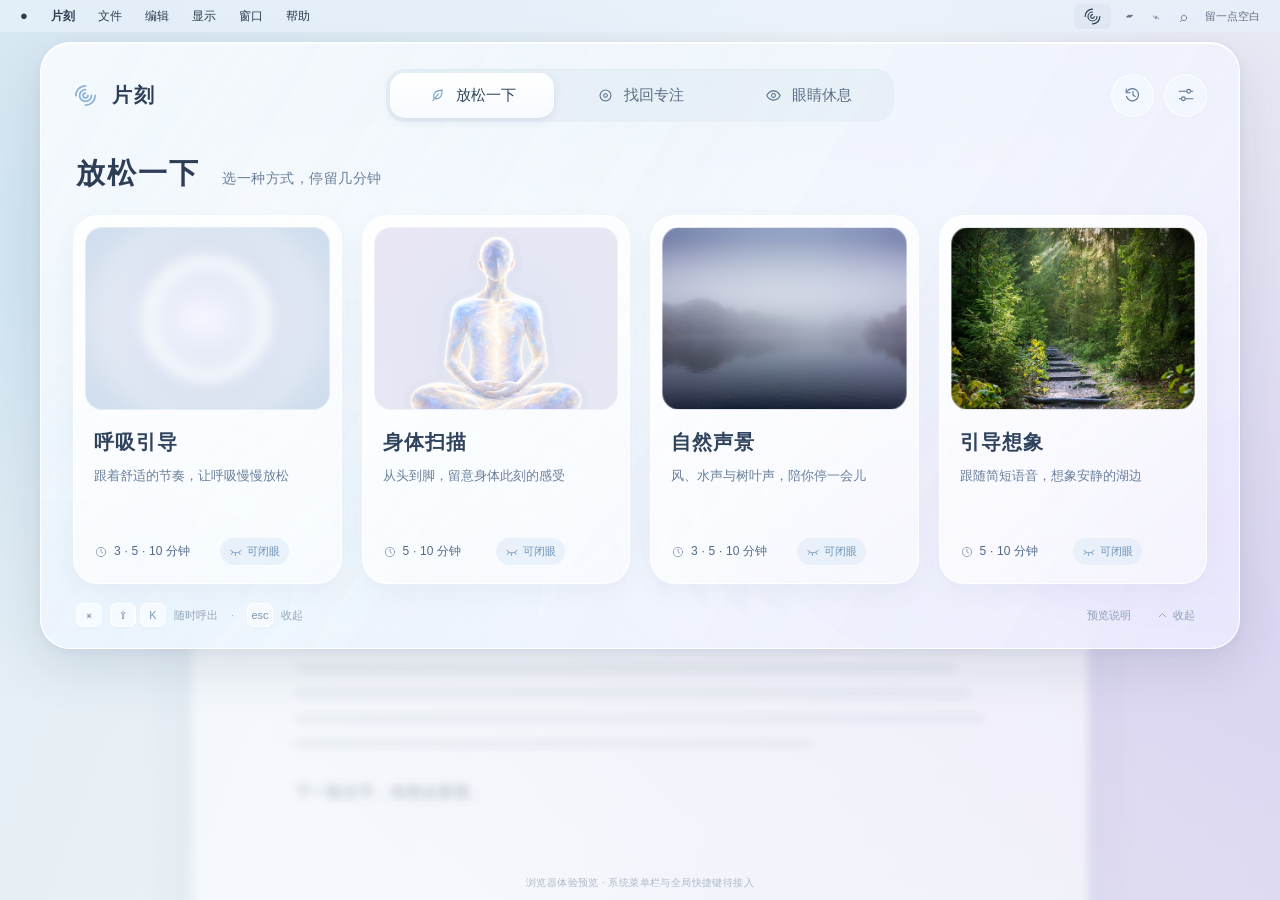
==== outputs/pianke/index.html @ 5dd5f647 "Publish Pianke 0.3.1 source with privacy-reviewed assets" ====
<!doctype html>
<html lang="zh-CN">
<head>
  <meta charset="utf-8">
  <meta name="viewport" content="width=device-width,initial-scale=1">
  <meta name="theme-color" content="#e8eff6">
  <title>片刻 · 留一点空白</title>
  <link rel="stylesheet" href="style.css">
  <link rel="stylesheet" href="eye-guide.css">
  <link rel="stylesheet" href="iteration.css">
  <link rel="stylesheet" href="body-guide.css">
</head>
<body>
  <svg class="icon-defs" xmlns="http://www.w3.org/2000/svg" aria-hidden="true"><defs>
    <symbol id="icon-ripple" viewBox="0 0 24 24"><path d="M12 2.7a9.3 9.3 0 0 0-9.3 9.3M12 6.3a5.7 5.7 0 1 0 5.7 5.7M12 9.7a2.3 2.3 0 1 0 2.3 2.3M12 21.3a9.3 9.3 0 0 0 9.3-9.3"/></symbol>
    <symbol id="icon-leaf" viewBox="0 0 24 24"><path d="M18.6 4.4c-6.3.2-11.8 2.2-12 8.2-.1 2.4 1.2 4.2 3.6 4.2 6 0 8.3-5.3 8.4-12.4Z"/><path d="m5.4 19 8-9.4"/></symbol>
    <symbol id="icon-focus" viewBox="0 0 24 24"><circle cx="12" cy="12" r="7.7"/><circle cx="12" cy="12" r="2.6"/></symbol>
    <symbol id="icon-eye" viewBox="0 0 24 24"><path d="M2.5 12s3.5-6.5 9.5-6.5 9.5 6.5 9.5 6.5-3.5 6.5-9.5 6.5S2.5 12 2.5 12Z"/><circle cx="12" cy="12" r="2.7"/></symbol>
    <symbol id="icon-history" viewBox="0 0 24 24"><path d="M4.4 7a8.2 8.2 0 1 1-1.1 7M3 4v5h5M12 7v5l3 2"/></symbol>
    <symbol id="icon-settings" viewBox="0 0 24 24"><path d="M3 7h10m5 0h3M3 17h3m5 0h10"/><circle cx="15.5" cy="7" r="2.5"/><circle cx="8.5" cy="17" r="2.5"/></symbol>
    <symbol id="icon-chevron" viewBox="0 0 24 24"><path d="m7 14 5-5 5 5"/></symbol>
    <symbol id="icon-expand" viewBox="0 0 24 24"><path d="M8 3v5H3m13-5v5h5M8 21v-5H3m13 5v-5h5"/></symbol>
    <symbol id="icon-speaker" viewBox="0 0 24 24"><path d="M11 5 6 9H3v6h3l5 4V5Zm4 4a5 5 0 0 1 0 6m3-9a9 9 0 0 1 0 12"/></symbol>
    <symbol id="icon-stop" viewBox="0 0 24 24"><rect x="7" y="7" width="10" height="10" rx="2"/></symbol>
    <symbol id="icon-fullscreen" viewBox="0 0 24 24"><path d="M8 3v5H3m13-5v5h5M8 21v-5H3m13 5v-5h5"/></symbol>
  </defs></svg>

  <div class="desktop-backdrop" aria-hidden="true">
    <div class="desktop-paper">
      <div class="paper-toolbar"><i></i><i></i><i></i><span>阅读 · 一点空白</span></div>
      <div class="paper-content"><span class="paper-eyebrow">READING NOTES</span><h2>让注意，回到当下。</h2><div class="paper-rule"></div><p>阅读的时候，我们会不时停下来。把手边的事情稍稍放一放，给自己留一点空白。</p><div class="paper-lines"><i></i><i></i><i></i><i></i></div><p>无需赶着完成什么。在自己的节奏里，安静地待一会儿，然后继续向前。</p><div class="paper-lines"><i></i><i></i><i></i><i></i><i></i></div><p>下一段文字，依然在那里。</p></div>
    </div>
  </div>

  <div class="macbar" aria-label="菜单栏入口演示">
    <div class="macbar-left" aria-hidden="true"><span class="apple-mark">●</span><strong>片刻</strong><span>文件</span><span>编辑</span><span>显示</span><span>窗口</span><span>帮助</span></div>
    <div class="macbar-right"><button id="menuToggle" class="menubar-trigger" aria-label="打开或收起片刻" title="打开或收起片刻 · 页面内演示"><svg class="icon"><use href="#icon-ripple"/></svg></button><span class="system-icons" aria-hidden="true">▰　⌁　⌕</span><span class="macbar-caption">留一点空白</span></div>
  </div>

  <div class="app">
    <header class="panel-topbar">
      <a class="brand" href="#" aria-label="片刻首页"><svg class="icon"><use href="#icon-ripple"/></svg><span>片刻</span></a>
      <nav class="category-tabs" aria-label="选择练习方向">
        <button data-category="relax" class="active" aria-pressed="true"><svg class="icon"><use href="#icon-leaf"/></svg><span>放松一下</span></button>
        <button data-category="focus" aria-pressed="false"><svg class="icon"><use href="#icon-focus"/></svg><span>找回专注</span></button>
        <button data-category="eyes" aria-pressed="false"><svg class="icon"><use href="#icon-eye"/></svg><span>眼睛休息</span></button>
      </nav>
      <div class="panel-actions"><button id="recordsBtn" class="icon-button" aria-label="练习记录" title="练习记录"><svg class="icon"><use href="#icon-history"/></svg></button><button id="settingsBtn" class="icon-button" aria-label="偏好与提醒" title="偏好与提醒"><svg class="icon"><use href="#icon-settings"/></svg></button></div>
    </header>
    <main>
      <section class="panel-intro"><h1 id="heading">放松一下</h1><p id="subheading">选一种方式，停留几分钟</p></section>
      <div class="visually-hidden"><h2 id="categoryTitle">放松一下</h2><span id="categoryHint">可以闭眼 · 不需要完成任何任务</span></div>
      <section id="cards" class="cards" aria-label="练习方法"></section>
    </main>
    <footer class="panel-footer"><div class="shortcut-hint"><kbd>⌘</kbd><kbd>⇧</kbd><kbd>K</kbd><span>随时呼出</span><i>·</i><kbd>esc</kbd><span>收起</span></div><div class="footer-actions"><button id="aboutBtn">预览说明</button><button id="miniBtn" aria-label="收起到页面菜单栏" title="收起到页面菜单栏"><svg class="icon"><use href="#icon-chevron"/></svg><span>收起</span></button></div></footer>
  </div>
  <p class="preview-boundary">浏览器体验预览 · 系统菜单栏与全局快捷键待接入</p>

  <div id="overlay" class="overlay" hidden><section id="dialog" class="dialog" role="dialog" aria-modal="true" aria-labelledby="dialogTitle" tabindex="-1"></section></div>

  <div id="session" class="session" hidden>
    <canvas id="motionCanvas" aria-hidden="true"></canvas>
    <div id="dragHandle" class="sessiontop session-chrome"><span id="sessionLabel"></span><div><button id="viewBtn">切为浮窗</button><button id="endBtn">提前结束</button></div></div>
    <div id="experience" class="experience"></div>
    <div class="sessionbottom session-chrome" role="group" aria-label="练习控制">
      <div class="audioControls"><button id="muteBtn" class="icon-control" aria-label="静音" title="声音"><svg class="icon"><use href="#icon-speaker"/></svg></button><label class="visually-hidden" for="volume">音量</label><input id="volume" type="range" min="0" max="100" value="25" aria-label="音量"></div>
      <span class="control-divider" aria-hidden="true"></span><button id="pauseBtn" aria-label="暂停" title="暂停">暂停</button><div id="timeLabel" aria-live="off">03:00 <span>剩余</span></div><span class="control-divider" aria-hidden="true"></span><button id="endControlBtn" class="end-control"><svg class="icon"><use href="#icon-stop"/></svg><span>提前结束</span></button><button id="fullscreenBtn" class="icon-control" aria-label="进入全屏" title="进入全屏"><svg class="icon"><use href="#icon-fullscreen"/></svg></button>
    </div>
    <div id="audioStatus" class="audioStatus" role="status"></div>
  </div>

  <button id="wake" class="wake" hidden><svg class="icon"><use href="#icon-ripple"/></svg><span>打开片刻</span></button>
  <div id="notice" class="notice" role="status" hidden></div>
  <script src="motion.js"></script>
  <script src="eye-guide.js"></script>
  <script src="content.js"></script>
  <script src="body-guide.js"></script>
  <script src="ambience.js"></script>
  <script src="app.js"></script>
</body>
</html>
---- outputs/pianke/style.css ----
:root{--paper:#eef3f8;--ink:#2d3e56;--muted:#7c8da5;--green:#6f96bc;--accent:#6f96bc;--line:#ffffffac;--warm:#edf0fa;--panel-opacity:.73;--glass-opacity:.73;--radius:28px;--shadow:0 18px 50px #31486122,0 2px 10px #6f85a419}*{box-sizing:border-box}html{min-height:100%;background:#e6edf6}body{margin:0;min-height:100vh;color:var(--ink);font:15px/1.5 -apple-system,BlinkMacSystemFont,'SF Pro Display','PingFang SC','Microsoft YaHei',sans-serif;-webkit-font-smoothing:antialiased;background:radial-gradient(ellipse at 8% 28%,#c6dff0b0,transparent 52%),radial-gradient(ellipse at 95% 70%,#d7cff1b0,transparent 58%),linear-gradient(110deg,#e2edf4,#eef2f7 53%,#e1e0f1);overflow-x:hidden}button,input,select{font:inherit}button,a,input,select{touch-action:manipulation}button{cursor:pointer;border:0;color:inherit;background:none;border-radius:12px;padding:10px 14px;transition:background .18s,box-shadow .18s,transform .18s}button:hover{background:#ffffff66}button:active{transform:scale(.985)}button:focus-visible,a:focus-visible,input:focus-visible,select:focus-visible,summary:focus-visible{outline:3px solid #7da2ca;outline-offset:4px}button:disabled{opacity:.45;cursor:default}button:disabled:active{transform:none}[hidden]{display:none!important}a{color:#587fa4}p{color:var(--muted);line-height:1.8}h1,h2,h3,p{overflow-wrap:anywhere}.icon-defs{position:absolute;width:0;height:0;overflow:hidden}.icon{width:20px;height:20px;flex:none;fill:none;stroke:currentColor;stroke-width:1.5;stroke-linecap:round;stroke-linejoin:round}.visually-hidden{position:absolute!important;width:1px!important;height:1px!important;padding:0!important;margin:-1px!important;overflow:hidden!important;clip:rect(0,0,0,0)!important;white-space:nowrap!important;border:0!important}
/* A quiet desktop provides context for the glass. It is entirely inside this page. */
.desktop-backdrop{position:fixed;inset:32px 0 0;pointer-events:none;overflow:hidden}.desktop-paper{position:absolute;top:110px;left:50%;transform:translateX(-50%);width:min(1080px,70vw);height:920px;background:#fcfdffcc;border:1px solid #ffffffc9;border-radius:14px;box-shadow:0 25px 65px #60738b1a;filter:blur(5px);opacity:.8}.paper-toolbar{height:50px;display:flex;gap:7px;padding:18px 22px;background:#f3f5f977;border-bottom:1px solid #dce2ec77;font-size:11px;color:#778698}.paper-toolbar i{width:10px;height:10px;border-radius:50%;background:#c8d0db}.paper-toolbar span{position:absolute;left:0;right:0;text-align:center}.paper-content{max-width:750px;margin:70px auto;padding:0 30px}.paper-eyebrow{font-size:11px;letter-spacing:3px;color:#a2afc1}.paper-content h2{font-weight:500;font-size:30px;margin:20px 0}.paper-content p{font-size:15px;color:#7f8c9c;line-height:2.3;letter-spacing:1px;margin:28px 0}.paper-rule{height:1px;background:#e4e9f0;margin:25px 0}.paper-lines{display:flex;flex-direction:column;gap:18px}.paper-lines i{display:block;height:7px;background:#b3bdc951;border-radius:3px}.paper-lines i:nth-child(2){width:96%}.paper-lines i:nth-child(3){width:98%}.paper-lines i:last-child{width:75%}
.macbar{height:32px;display:flex;align-items:center;justify-content:space-between;padding:0 20px;background:#eaf2fc99;backdrop-filter:blur(24px);-webkit-backdrop-filter:blur(24px);font-size:12px;position:relative;z-index:3;color:#2d3d50}.macbar-left,.macbar-right{display:flex;align-items:center;gap:23px;height:100%}.macbar-left strong{font-weight:600}.apple-mark{font-size:13px}.macbar-right{gap:15px}.menubar-trigger{display:flex;align-items:center;justify-content:center;padding:3px 9px;border-radius:6px;background:#b6c4d530}.menubar-trigger .icon{width:19px;height:19px}.system-icons{font-size:14px;letter-spacing:3px;color:#65768a}.macbar-caption{font-size:11px;color:#5c6d82}.app{position:relative;z-index:2;width:min(1480px,calc(100% - 80px));margin:10px auto 0;padding:26px 32px 18px;background:linear-gradient(122deg,#ffffff80,#f3f8fe65 42%,#eeeaff7a),rgba(242,247,253,var(--panel-opacity));border:1px solid #fffffff2;border-radius:30px;box-shadow:var(--shadow),inset 0 1px 1px #fff;backdrop-filter:blur(38px) saturate(1.2);-webkit-backdrop-filter:blur(38px) saturate(1.2);transform-origin:top center;animation:panel-appear .5s cubic-bezier(.2,.8,.2,1) both}.app:before{content:'';position:absolute;inset:0;border-radius:inherit;background:radial-gradient(ellipse at 2% 90%,#8ac8ff12,transparent 45%),radial-gradient(ellipse at 100% 80%,#b49cff16,transparent 40%);pointer-events:none}.panel-topbar{display:grid;grid-template-columns:1fr auto 1fr;align-items:center;gap:22px;position:relative;min-height:52px}.brand{display:inline-flex;align-items:center;gap:14px;justify-self:start;white-space:nowrap;text-decoration:none;color:var(--ink);font-size:20px;font-weight:600;letter-spacing:2px}.brand .icon{width:25px;height:25px;color:#8bb4d8;stroke-width:1.7}.category-tabs{display:grid;grid-template-columns:repeat(3,1fr);gap:4px;padding:4px;border-radius:19px;background:#c8d7e53d;box-shadow:inset 0 1px 3px #47617e06}.category-tabs button{display:flex;align-items:center;justify-content:center;gap:10px;min-width:164px;padding:11px 22px;border-radius:15px;color:#596d87;white-space:nowrap;font-size:15px;font-weight:500}.category-tabs .icon{width:17px;height:17px}.category-tabs .active{background:linear-gradient(#fff,#f7faff);box-shadow:0 3px 9px #49627c1f,inset 0 1px 0 #fff;color:#30465d}.category-tabs .active .icon{color:#719ec3}.panel-actions{display:flex;justify-content:flex-end;align-items:center;gap:10px}.icon-button{display:grid;place-items:center;width:43px;height:43px;padding:10px;background:#f6faff72;border:1px solid #ffffffd9;border-radius:50%;color:#607793;box-shadow:0 2px 8px #8a9ab106}.icon-button:hover{background:#fff}.icon-button .icon{width:18px;height:18px}.panel-intro{display:flex;align-items:baseline;gap:22px;margin:31px 3px 22px}.panel-intro h1{font-size:29px;line-height:1.4;font-weight:600;letter-spacing:2px;margin:0;white-space:nowrap}.panel-intro p{font-size:14px;letter-spacing:.5px;color:#687e98;margin:0}.cards{display:grid;grid-template-columns:repeat(4,minmax(0,1fr));gap:20px;position:relative}.card{display:flex;flex-direction:column;min-width:0;text-align:left;border:1px solid #ffffffed;border-radius:25px;background:linear-gradient(140deg,#ffffffdc,#ffffff80);padding:11px;box-shadow:0 8px 22px #526c8610;overflow:hidden;transition:transform .25s,box-shadow .25s,background .25s}.card:hover{background:#ffffffed;transform:translateY(-4px);box-shadow:0 16px 34px #526c8621}.card:active{transform:translateY(-1px) scale(.994)}.art{aspect-ratio:4/3;min-width:0;width:100%;position:relative;display:flex;align-items:center;justify-content:center;overflow:hidden;border:1px solid #ffffff66;border-radius:17px;background:#dfe6f0;isolation:isolate}.art.breath{background:radial-gradient(ellipse at 48% 50%,#f4f5ff,#dee5f3 45%,#cddcec 100%)}.art.breath:before,.art.breath:after{content:'';position:absolute;width:42%;aspect-ratio:1;border-radius:50%;border:12px solid #ffffff8a;box-shadow:0 0 13px #fff9,inset 0 0 16px #fff9;filter:blur(5px)}.art.breath:after{width:77%;border-width:17px;opacity:.45;filter:blur(12px)}.art.body{background:linear-gradient(125deg,#e8e6f4,#e6e7f4)}.art.body svg{width:64%;height:78%;color:#899dc2;stroke:currentColor;stroke-width:1.5;fill:none;stroke-linecap:round;stroke-linejoin:round}.art.body:empty:before{content:'◌';font:100px Georgia;color:#a0afc9}.art.nature{background:#c9d5df url('assets/lake.jpg') center/cover no-repeat}.art.imagine{background:#c9d5d8 url('assets/forest.jpg') center/cover no-repeat}.art.focus{background:radial-gradient(circle,#f5f8fc,#e2e9f2)}.art.focus:before{content:'';width:17px;height:17px;background:#7fa2c6;border-radius:50%;box-shadow:0 0 0 25px #adc6e025,0 0 35px #8caed224}.art.sound{background:linear-gradient(140deg,#e6edf8,#e5e6f1)}.art.sound:before{content:'│ ╷ │ ╵ │ ╷ │';font-size:28px;letter-spacing:7px;color:#94abc7}.art.schulte{background:#e5ebf5}.art.schulte:before{content:'7　12　1　14\A 3　9　16　5\A 11　6　4　13';white-space:pre;text-align:center;font-size:20px;font-weight:400;line-height:1.9;color:#657e9c}.art.search{background:linear-gradient(130deg,#e1eaf4,#ece5f4)}.art.search:before{content:'○　◇　○　□\A □　○　●　◇';white-space:pre;font-size:29px;line-height:1.9;color:#9caec6}.art.eye{background:linear-gradient(130deg,#e8e9f6,#dce9f3)}.art.eye:before{content:'◡　◡';font-size:48px;color:#93a6c1}.art.combo{background:radial-gradient(circle,#f4f7fc,#e1e9f3)}.art.combo:before{content:'—　—';font-size:34px;color:#9aacc4}.cardcontent{flex:1;padding:17px 9px 7px;display:flex;flex-direction:column}.cardtitle{font-size:20px;font-weight:600;letter-spacing:1px;display:flex;align-items:center;justify-content:space-between;gap:5px;color:#30435d}.cardtitle i{font-size:15px;font-style:normal;font-weight:400;color:#91a6c0;opacity:0;transition:opacity .2s}.card:hover .cardtitle i{opacity:1}.card p{font-size:13px;font-weight:400;color:#687f9b;line-height:1.8;margin:7px 0 27px;min-height:47px}.cardmeta{display:flex;align-items:center;justify-content:space-between;gap:7px;margin-top:auto;font-size:12px;line-height:1.3;font-weight:400;color:#526b89;white-space:nowrap}.cardmeta .duration{display:flex;align-items:center;gap:6px;letter-spacing:.2px}.cardmeta .duration .icon{width:14px;height:14px;color:#8d9eb5}.cardmeta .badge,.cardmeta .eyebadge{margin-left:auto}.badge,.eyebadge{display:inline-flex;align-items:center;gap:4px;font-size:11px;font-weight:400;letter-spacing:0;padding:5px 9px;border-radius:99px;background:#dfeaf7a1;color:#6c92b8;line-height:1.5}.eyebadge .icon{width:14px;height:14px}.panel-footer{display:flex;align-items:center;justify-content:space-between;gap:15px;padding:18px 3px 2px;position:relative;color:#93a4b9;font-size:11px}.shortcut-hint{display:flex;align-items:center;gap:8px}.shortcut-hint kbd{display:inline-grid;place-items:center;font:11px -apple-system,BlinkMacSystemFont,sans-serif;min-width:26px;height:24px;background:#f9fcffb5;border:1px solid #ffffffed;border-radius:7px;color:#7e95b1;box-shadow:0 1px 2px #68829d0d}.shortcut-hint kbd:nth-child(3){margin-left:-4px}.shortcut-hint i{font-style:normal;margin:0 5px;color:#b2bfd0}.footer-actions{display:flex;align-items:center;gap:6px}.footer-actions button{padding:5px 9px;font-size:11px;color:#8c9fb5;display:flex;align-items:center;gap:3px}.footer-actions .icon{width:15px;height:15px}.preview-boundary{position:fixed;z-index:1;bottom:8px;left:10px;right:10px;text-align:center;font-size:10px;letter-spacing:.4px;color:#8b9cafaa;margin:0;pointer-events:none}
/* Dialogs share the same restrained glass controls. */
.overlay{position:fixed;inset:0;background:#7e91ac26;backdrop-filter:blur(12px);-webkit-backdrop-filter:blur(12px);z-index:40;display:flex;align-items:center;justify-content:center;padding:24px}.dialog{max-width:610px;width:100%;max-height:calc(100dvh - 48px);overflow:auto;background:linear-gradient(140deg,#ffffffed,#eef3ffeb);backdrop-filter:blur(40px);-webkit-backdrop-filter:blur(40px);border:1px solid #fff;border-radius:28px;padding:30px;box-shadow:0 25px 80px #384d6b33;color:#425975;scrollbar-width:thin;scrollbar-color:#c4d3e2 transparent}.dialog h2{font-size:27px;line-height:1.5;font-weight:500;letter-spacing:1px;margin:12px 0 15px}.dialog h3{font-size:13px;font-weight:600;margin:23px 0 9px;color:#647b97}.dialog p,.dialog li{font-size:13px;line-height:1.9;color:#768ba4}.dialog a{color:#6188ae;text-underline-offset:3px}.dialog details{padding:15px 0 1px;font-size:11px;color:#8396af}.dialog summary{cursor:pointer}.close{float:right;display:grid;place-items:center;width:34px;height:34px;padding:5px;border-radius:50%;color:#879db8;background:#e5edf66b}.choices{display:flex;gap:10px;margin:12px 0 16px;flex-wrap:wrap}.choices button{border:1px solid #fff;min-width:70px;background:#fff6;box-shadow:0 2px 6px #617c9906;font-size:13px;color:#6d829e}.choices button:hover{background:#fff}.choices .selected{background:#e0ebf8;border-color:#abc8e3;box-shadow:0 0 0 3px #c8dcf135;color:#426b96}.primary{background:linear-gradient(140deg,#83a8cb,#7097bf);border:1px solid #94b4d3;color:white;box-shadow:0 5px 13px #5f88b227}.primary:hover{background:linear-gradient(140deg,#8cb2d5,#769fc9)}.wide{width:100%;margin-top:16px;padding:12px 18px}.field{margin:16px 0;display:flex;align-items:center;justify-content:space-between;gap:16px;font-size:13px;color:#6c829d}.field label:has(input[type=checkbox]){display:flex;gap:8px;align-items:center;font-size:11px;line-height:1.8}.field select{max-width:285px;padding:8px 10px;background:#ffffffa3;border:1px solid #fff;border-radius:9px;color:#58738f;font-size:12px}.small{font-size:11px!important;line-height:1.8!important;color:#8b9cb1!important}.record{border-bottom:1px solid #dfe7f199;padding:14px 0;font-size:12px;line-height:1.9;color:#647e99}.record strong{font-weight:500;color:#3d5774}.record span{color:#91a2b7}.appearance-samples,.color-choices{display:flex;gap:12px;align-items:center}.color-choice,.color-swatch{width:26px;min-width:26px;height:26px;padding:0;border:3px solid #fff;box-shadow:0 0 0 1px #aabdd366;border-radius:50%}.color-choice.selected,.color-swatch.selected{box-shadow:0 0 0 2px #8ba8ca}
/* The scene itself owns the whole screen. Chrome appears only on request. */
.session{position:fixed;inset:0;z-index:20;display:flex;flex-direction:column;overflow:hidden;background:radial-gradient(ellipse at 0% 46%,#c5d9eb73,transparent 55%),radial-gradient(ellipse at 96% 85%,#d5d1ec73,transparent 55%),linear-gradient(112deg,#eaf0f7,#f1f5fa 50%,#e9edf7);color:#4b607b;isolation:isolate}.session #motionCanvas{position:absolute;inset:0;width:100%;height:100%;pointer-events:none;z-index:-1}.session-chrome{transition:opacity .5s,transform .5s,visibility .5s;opacity:0;visibility:hidden;pointer-events:none}.session.controls-visible .session-chrome,.session.floating .sessiontop{opacity:1;visibility:visible;pointer-events:auto;transform:translate(-50%,0)}.sessiontop{position:absolute;top:24px;left:50%;transform:translate(-50%,-10px);display:flex;justify-content:space-between;align-items:center;gap:25px;width:calc(100% - 64px);max-width:1300px;font-size:12px;z-index:4;color:#7e93ad;user-select:none}.sessiontop>div{display:flex;align-items:center;gap:7px}.sessiontop button{font-size:11px;padding:8px 12px;background:#ffffff38;border:1px solid #ffffff6b;border-radius:99px;color:#7b93ae}.experience{position:relative;flex:1;min-height:0;display:flex;flex-direction:column;align-items:center;justify-content:center;text-align:center;padding:50px 32px 90px;z-index:1}.experience h2{font-size:clamp(26px,3.25vw,48px);font-weight:300;line-height:1.5;letter-spacing:.15em;margin:0 0 24px;color:#52617a;position:relative;z-index:1}.experience p{font-size:clamp(12px,1.14vw,17px);font-weight:400;line-height:1.8;letter-spacing:2px;color:#7f90a9;margin:6px 0;position:relative;z-index:1}.experience p.small{font-size:13px!important}.experience .subtle,.experience .closed-eyes{font-size:14px;color:#9baac0;letter-spacing:2px}.session.breath .experience{padding-bottom:50px}.sessionbottom{position:absolute;z-index:5;bottom:46px;left:50%;transform:translate(-50%,12px);display:flex;align-items:center;justify-content:center;gap:15px;padding:10px 20px;border:1px solid #fffffff0;border-radius:999px;background:linear-gradient(150deg,#ffffffbb,#f2f4ff99);backdrop-filter:blur(30px);-webkit-backdrop-filter:blur(30px);box-shadow:0 18px 40px #435a7c25,inset 0 1px 1px #fff;color:#5f7896;white-space:nowrap}.audioControls{display:flex;align-items:center;gap:10px}.audioControls label{font-size:11px}.icon-control{padding:7px;display:grid;place-items:center;color:#6e87a4;min-width:30px;width:30px;height:35px}.icon-control .icon{width:18px;height:18px}.control-divider{width:1px;height:28px;background:#b6c5d733;flex:none}.sessionbottom #pauseBtn{width:51px;height:51px;min-width:51px;border:1px solid #fff;border-radius:50%;box-shadow:0 0 0 4px #dce6f36b,0 2px 6px #5d769915;background:#ffffff9c;color:#5e7797;padding:0;font-size:0;position:relative}.sessionbottom #pauseBtn:before,.sessionbottom #pauseBtn:after{content:'';position:absolute;width:2px;height:13px;border-radius:2px;top:18px;background:#5f7590}.sessionbottom #pauseBtn:before{left:21px}.sessionbottom #pauseBtn:after{right:21px}.session.paused #pauseBtn:before{width:0;height:0;border-radius:0;background:none;border-top:7px solid transparent;border-bottom:7px solid transparent;border-left:10px solid #5f7590;top:17px;left:22px}.session.paused #pauseBtn:after{display:none}#timeLabel{font-size:18px;color:#3c506d;font-variant-numeric:tabular-nums;min-width:68px;line-height:1.25;font-weight:500;text-align:left}#timeLabel span,#timeLabel small{display:block;font-size:10px;color:#92a3ba;font-weight:400;letter-spacing:1px}.end-control{border:1px solid #ffffffc7;background:#ffffff54;border-radius:99px;display:flex;align-items:center;gap:7px;font-size:12px;padding:9px 12px;color:#6b819d}.end-control .icon{width:14px;height:14px}.audioStatus{position:absolute;z-index:4;left:25px;right:25px;bottom:13px;text-align:center;font-size:10px;letter-spacing:.3px;color:#98a9bd;opacity:0;visibility:hidden;transition:opacity .4s;pointer-events:none}.controls-visible .audioStatus{opacity:1;visibility:visible}input[type=range]{width:98px;height:16px;accent-color:#8eb0d2;cursor:pointer}input[type=checkbox]{accent-color:#8eb0d2}.sessionbottom input[type=range]{appearance:none;-webkit-appearance:none;height:4px;border-radius:6px;background:linear-gradient(to right,#8baacd 0%,#c9d7e5 100%);outline-offset:7px}.sessionbottom input[type=range]::-webkit-slider-thumb{appearance:none;-webkit-appearance:none;width:15px;height:15px;border-radius:50%;background:#fff;box-shadow:0 1px 5px #5d789a40}.sessionbottom input[type=range]::-moz-range-thumb{width:15px;height:15px;border-radius:50%;border:0;background:#fff;box-shadow:0 1px 5px #5d789a40}.orb{display:none}.dot{width:20px;height:20px;flex:none;background:#7b9dbc;border-radius:50%;box-shadow:0 0 0 15px #9fb9d315,0 0 35px #8aa8c52b;margin:50px}.minimal-ring{width:140px;height:140px;flex:none;border:1px solid #b5c7dc66;border-radius:50%;display:flex;align-items:center;justify-content:center;color:#99adc9;font-size:49px;margin:0 0 35px;background:#ffffff19;box-shadow:inset 0 0 25px #ffffff1f}.landscape{position:absolute;inset:0;overflow:hidden;pointer-events:none;background:linear-gradient(#d6e4ed26,#e7eef226);z-index:-1}.session.natural{background-color:#d9e5eb}.session.natural:before{content:'';position:absolute;inset:0;z-index:-1;background:linear-gradient(#eaf2f485,#dce9ed55),url('assets/lake.jpg') center/cover;filter:blur(1px);opacity:.88}.session.natural .experience h2{color:#425f73;text-shadow:0 2px 15px #fff9}.session.natural .experience p{color:#688395;text-shadow:0 1px 12px #fffd}.session.natural .minimal-ring{background:#f4f9ff25;border-color:#ffffff55;color:#728ca0}
/* Games keep honest task feedback and clear, quiet targets. */
.game-session .experience{justify-content:flex-start;padding-top:clamp(55px,8vh,100px);padding-bottom:95px}.round-label{font-size:13px!important;letter-spacing:3px!important;color:#97a7bb!important;margin:0 0 12px!important}.game-session .game-title{font-size:21px;line-height:1.5;letter-spacing:4px;font-weight:400;color:#70849e;margin:0 0 21px}.next-number{display:flex;align-items:center;justify-content:center;gap:10px;min-width:145px;min-height:58px;background:linear-gradient(#ffffffd9,#f4f7ffc7);border:1px solid #fff;border-radius:99px;padding:8px 25px;color:#7b91ac;font-size:20px;letter-spacing:1px;box-shadow:0 16px 35px #47628220;margin-bottom:clamp(28px,6vh,62px)}.next-number strong{font-size:28px;font-weight:500;color:#648db7}.board{display:grid;gap:14px;width:min(620px,calc(100vw - 80px),calc(100vh - 350px));position:relative;z-index:1;border:1px solid #fffffff2;background:linear-gradient(130deg,#ffffffc9,#f1f6ff70);border-radius:30px;padding:20px;box-shadow:0 20px 50px #3f597b24,inset 0 1px 1px #fff;backdrop-filter:blur(24px);-webkit-backdrop-filter:blur(24px)}.board button{display:flex;align-items:center;justify-content:center;aspect-ratio:1;min-width:0;padding:4px;border:1px solid #ffffffb8;border-radius:20px;color:#2e415a;font-size:clamp(20px,3vw,43px);font-weight:400;background:linear-gradient(145deg,#ffffffed,#f9fbffe0);box-shadow:0 4px 11px #8297b511;transition:background .18s,box-shadow .18s,color .18s,border-color .18s}.board button:hover{background:#edeaf9;border-color:#c9bce9;box-shadow:0 0 0 4px #d8ccf548;color:#5f6c85}.board button.done{background:#dfeafaad;box-shadow:none;color:#a6bad0;border-color:#e7eff7}.board button.miss{background:#f1eafa;border-color:#c8bae6;box-shadow:0 0 0 4px #dcd1f13d;color:#69758c}.gamehint{min-height:22px;font-size:12px;color:#8fa0b6;margin:17px 0 0;letter-spacing:1px}.target{display:flex;align-items:center;justify-content:center;gap:12px;font-size:16px;letter-spacing:1px;margin:0 0 24px!important;min-height:40px}.shape{display:inline-block;flex:none;width:26px;height:26px;background:#83a6ae;box-shadow:inset 0 1px 2px #ffffff38}.shape.circle{border-radius:50%}.shape.square{border-radius:4px}.shape.diamond{transform:rotate(45deg);width:23px;height:23px;border-radius:3px}.shape.gold{background:#c6b18b}.shape.rose{background:#c69ea7}.shape.hollow{background:transparent;border:3px solid #83a6ae}.search-board{width:min(560px,calc(100vw - 80px),calc(100vh - 330px))}.face{width:150px;height:175px;position:relative;border:1.5px solid #a9bad1;border-radius:48%;background:#eef2f7aa;margin:15px 0 25px}.face:before{content:'◡　◡';position:absolute;top:50px;left:25px;font-size:25px;color:#8b9fb9}.face:after{content:'◡';position:absolute;top:101px;left:64px;color:#8b9fb9}.hand{width:25px;height:57px;border:1.5px solid #b3bfd0;background:#e4ebf3;border-radius:25px;position:absolute;top:70px}.hand.left{left:-10px;transform:rotate(20deg)}.hand.right{right:-10px;transform:rotate(-20deg)}
/* A movable page window, separate from macOS window management. */
.session.floating{inset:auto;right:auto;bottom:auto;top:100px;left:calc(50% - 210px);width:420px;height:520px;border:1px solid #fff;border-radius:27px;box-shadow:0 25px 80px #344c6f3d,0 3px 10px #7188a726;background:linear-gradient(130deg,#eef5fced,#e7eafaed);backdrop-filter:blur(36px);-webkit-backdrop-filter:blur(36px)}.floating .sessiontop{cursor:grab;top:0;width:100%;max-width:none;left:0;transform:none!important;padding:14px 17px;font-size:11px;background:#f9fcff38;border-bottom:1px solid #ffffff6b}.floating .sessiontop:active{cursor:grabbing}.floating .sessiontop>div{gap:0}.floating .sessiontop button{font-size:10px;padding:6px 8px;background:transparent;border:0}.floating .experience{padding:65px 18px 100px}.floating .experience h2{font-size:24px;line-height:1.6;letter-spacing:2px;margin-bottom:15px}.floating .experience p{font-size:11px;letter-spacing:.5px;line-height:1.9}.floating .minimal-ring{width:100px;height:100px;font-size:40px;margin-bottom:20px}.floating .dot{margin:35px}.floating .sessionbottom{bottom:35px;gap:8px;padding:8px 10px;max-width:calc(100% - 24px)}.floating .sessionbottom #pauseBtn{width:36px;height:36px;min-width:36px}.floating .sessionbottom #pauseBtn:before{left:14px;top:11px}.floating .sessionbottom #pauseBtn:after{right:14px;top:11px}.floating.paused .sessionbottom #pauseBtn:before{left:15px;top:10px}.floating .sessionbottom .control-divider{height:20px}.floating .sessionbottom #timeLabel{font-size:13px;min-width:45px}.floating .sessionbottom #timeLabel span,.floating .sessionbottom #timeLabel small{font-size:9px}.floating .audioControls{gap:3px}.floating input[type=range]{width:55px}.floating .end-control{padding:7px;font-size:10px;gap:3px}.floating .end-control .icon{width:11px;height:11px}.floating .icon-control{padding:5px;width:25px;min-width:25px}.floating .audioStatus{font-size:9px;bottom:9px;left:12px;right:12px}.floating .round-label{margin-bottom:5px!important;font-size:10px!important}.floating.game-session .experience{padding-top:67px}.floating.game-session .game-title{font-size:15px;letter-spacing:2px;margin-bottom:12px}.floating .next-number{font-size:12px;min-height:35px;min-width:100px;padding:4px 13px;margin-bottom:20px;gap:5px}.floating .next-number strong{font-size:17px}.floating .board{width:250px;gap:7px;padding:11px;border-radius:20px}.floating .board button{border-radius:10px;font-size:20px}.floating .gamehint{font-size:10px;margin-top:10px;letter-spacing:0}.floating .shape{width:18px;height:18px}.floating .shape.diamond{width:16px;height:16px}.floating .target{font-size:12px;margin-bottom:12px!important;gap:6px;min-height:22px}.floating .target .small{font-size:9px!important}.floating .face{width:100px;height:120px;margin:0 0 10px}.floating .face:before{font-size:17px;left:17px;top:35px}.floating .face:after{left:42px;top:67px}.floating .hand{width:18px;height:40px;top:43px}.floating .experience:has(.face) h2{font-size:19px}.floating .experience .badge{font-size:9px}
.wake{position:fixed;z-index:5;top:51px;right:25px;background:#f3f8ffb3;border:1px solid #fff;backdrop-filter:blur(20px);-webkit-backdrop-filter:blur(20px);box-shadow:0 8px 30px #4e678627;display:flex;align-items:center;gap:10px;padding:12px 17px;border-radius:18px;font-size:13px;color:#6d8cac}.wake .icon{color:#7ea5cc}.notice{position:fixed;bottom:25px;right:25px;max-width:375px;background:linear-gradient(140deg,#ffffffed,#eef3fce8);backdrop-filter:blur(35px);-webkit-backdrop-filter:blur(35px);box-shadow:0 15px 55px #3d557133;border:1px solid #fff;border-radius:23px;padding:25px;z-index:50;font-size:13px;color:#6d829d}.notice h2{font-size:22px;font-weight:400;letter-spacing:1px}.notice p{font-size:13px}.notice>div{display:flex;gap:5px;flex-wrap:wrap}.notice button{font-size:12px;padding:9px 12px}.notice.full{inset:0;max-width:none;border:0;border-radius:0;display:flex;flex-direction:column;align-items:center;justify-content:center;background:linear-gradient(130deg,#e9f1faf8,#f0eef9f8);text-align:center}.notice.full h2{font-size:35px;font-weight:300;letter-spacing:3px}.notice.full p{margin-bottom:30px}.paused *{animation-play-state:paused!important}.reduced-motion *,.reduced-motion *:before,.reduced-motion *:after{animation:none!important;transition:none!important}@keyframes panel-appear{from{opacity:0;transform:translateY(-14px) scale(.985)}to{opacity:1;transform:translateY(0) scale(1)}}
@media(min-width:1650px){.app{padding:27px 32px 18px}.panel-intro{margin-top:34px;margin-bottom:24px}.card p{margin-bottom:31px;min-height:52px}.cardcontent{padding-top:18px}.cardmeta{font-size:13px}.panel-footer{padding-top:21px}.card{border-radius:25px}.art{border-radius:17px}}
@media(max-width:1250px){.app{width:calc(100% - 48px);padding:24px}.panel-topbar{gap:15px}.category-tabs button{min-width:130px;padding:10px 15px;font-size:14px}.brand{font-size:18px;gap:10px}.cards{gap:14px}.card{padding:9px;border-radius:21px}.cardtitle{font-size:18px;letter-spacing:.5px}.cardcontent{padding:14px 6px 5px}.card p{font-size:12px;min-height:64px;margin-bottom:20px}.cardmeta{font-size:10px;gap:3px}.badge,.eyebadge{font-size:10px;padding:4px 7px}.cardmeta .duration .icon{width:12px;height:12px}.panel-intro{margin-top:30px}.panel-intro h1{font-size:26px}.panel-intro p{font-size:12px}.desktop-paper{width:75vw}.panel-actions{gap:7px}.icon-button{width:38px;height:38px}}
@media(max-width:1000px){.app{width:calc(100% - 36px);padding:22px}.category-tabs button{min-width:113px;padding:9px 12px;font-size:13px;gap:6px}.brand{font-size:17px;letter-spacing:1px}.brand .icon{width:23px;height:23px}.panel-topbar{grid-template-columns:auto 1fr auto;gap:15px}.category-tabs{justify-self:center}.panel-actions{gap:5px}.icon-button{width:33px;height:33px;padding:7px}.cards{gap:11px}.cardtitle{font-size:17px}.card p{font-size:11px;line-height:1.85;min-height:58px}.cardmeta{flex-wrap:wrap;gap:10px;align-items:center}.cardmeta .badge,.cardmeta .eyebadge{margin-left:0}.cardcontent{padding:13px 4px 5px}.art{border-radius:13px}.panel-intro{gap:15px;margin-top:25px;margin-bottom:20px}.panel-intro h1{font-size:25px}}
@media(max-width:760px){.macbar{padding:0 13px;height:30px}.macbar-left{gap:16px;font-size:11px}.macbar-left>span:nth-last-child(-n+3){display:none}.macbar-caption{display:none}.macbar-right{gap:12px}.system-icons{font-size:12px}.app{width:calc(100% - 26px);margin-top:12px;padding:19px 19px 13px;border-radius:25px}.panel-topbar{grid-template-columns:1fr auto;gap:18px}.brand{grid-column:1;grid-row:1}.panel-actions{grid-column:2;grid-row:1}.category-tabs{grid-column:1/-1;grid-row:2;width:100%;border-radius:16px;padding:4px}.category-tabs button{min-width:0;width:100%;font-size:12px;padding:10px 8px;border-radius:12px;gap:7px}.category-tabs .icon{width:15px;height:15px}.panel-intro{display:block;margin:23px 2px 19px}.panel-intro h1{font-size:24px;letter-spacing:1px}.panel-intro p{font-size:12px;margin-top:5px}.cards{grid-template-columns:repeat(2,minmax(0,1fr));gap:14px}.card{border-radius:20px;padding:9px}.cardtitle{font-size:18px;letter-spacing:.5px}.card p{font-size:12px;min-height:45px;margin:7px 0 18px}.cardmeta{flex-wrap:nowrap;gap:3px;font-size:10px}.cardmeta .badge,.cardmeta .eyebadge{margin-left:auto;font-size:9px;padding:4px 6px}.cardcontent{padding:13px 5px 6px}.panel-footer{padding:16px 0 0;font-size:10px}.shortcut-hint{gap:5px}.shortcut-hint kbd{font-size:9px;min-width:21px;height:22px;border-radius:5px}.shortcut-hint>i,.shortcut-hint>kbd:nth-last-child(2),.shortcut-hint>span:last-child{display:none}.footer-actions button{font-size:10px;padding:5px}.preview-boundary{position:relative;bottom:auto;margin:18px 10px 12px;font-size:9px;color:#9baac1}.desktop-paper{top:190px;width:88vw;height:800px}.paper-content{padding:0 30px}.paper-content h2{font-size:22px}.paper-content p{font-size:12px}.experience{padding:70px 25px 105px}.experience h2{font-size:30px;letter-spacing:3px}.experience p{font-size:13px;letter-spacing:1px}.sessiontop{top:17px;width:calc(100% - 36px);gap:10px;font-size:11px}.sessiontop button{font-size:10px;padding:7px 10px}.sessionbottom{bottom:45px;gap:11px;padding:9px 13px}.sessionbottom #pauseBtn{width:43px;height:43px;min-width:43px}.sessionbottom #pauseBtn:before{left:17px;top:14px}.sessionbottom #pauseBtn:after{right:17px;top:14px}.session.paused #pauseBtn:before{left:18px;top:13px}.audioControls{gap:5px}.sessionbottom input[type=range]{width:68px}.sessionbottom #timeLabel{font-size:15px;min-width:54px}.end-control{font-size:11px;padding:8px 10px;gap:4px}.audioStatus{bottom:11px;font-size:9px;left:15px;right:15px}.board{width:min(560px,calc(100vw - 64px),calc(100dvh - 330px));padding:16px;gap:11px;border-radius:25px}.board button{border-radius:16px;font-size:clamp(22px,5.5vw,38px)}.game-session .experience{padding-top:65px}.game-session .game-title{font-size:18px;letter-spacing:3px}.round-label{font-size:11px!important}.next-number{min-height:48px;min-width:125px;font-size:17px;margin-bottom:32px}.next-number strong{font-size:24px}.gamehint{font-size:11px}.dialog{padding:25px;border-radius:24px}.dialog h2{font-size:24px}.notice{left:17px;right:17px;max-width:none}}
@media(max-width:480px){.app{width:calc(100% - 20px);padding:17px 14px 12px;border-radius:23px}.panel-topbar{gap:16px}.category-tabs button{font-size:11px;padding:9px 5px;gap:5px}.category-tabs .icon{width:14px;height:14px}.panel-intro{margin-top:21px}.panel-intro h1{font-size:22px}.cards{gap:10px}.card{padding:7px;border-radius:17px}.art{aspect-ratio:1.35;border-radius:11px}.cardtitle{font-size:16px}.cardcontent{padding:11px 4px 6px}.card p{font-size:11px;min-height:60px;margin-bottom:15px}.cardmeta{flex-wrap:wrap;gap:9px;font-size:9px}.cardmeta .badge,.cardmeta .eyebadge{margin-left:0}.badge,.eyebadge{font-size:9px}.panel-footer{gap:7px}.shortcut-hint{gap:4px}.shortcut-hint>span{font-size:9px}.footer-actions button{font-size:9px}.footer-actions button#miniBtn{padding-right:0}.panel-actions{gap:7px}.icon-button{width:32px;height:32px}.brand{font-size:16px}.experience h2{font-size:25px;letter-spacing:2px;line-height:1.7}.experience p{font-size:12px;letter-spacing:1px}.sessiontop{gap:8px}.sessiontop>div{gap:2px}.sessiontop button{padding:6px 7px;font-size:9px}.sessionbottom{max-width:calc(100% - 24px);gap:7px;padding:9px 10px}.sessionbottom input[type=range]{width:46px}.sessionbottom .audioControls{gap:2px}.sessionbottom .icon-control{width:26px;min-width:26px;padding:4px}.sessionbottom #pauseBtn{width:38px;height:38px;min-width:38px}.sessionbottom #pauseBtn:before{left:14px;top:12px}.sessionbottom #pauseBtn:after{right:14px;top:12px}.session.paused #pauseBtn:before{left:15px;top:11px}.sessionbottom #timeLabel{font-size:13px;min-width:45px}.sessionbottom #timeLabel span{font-size:9px}.control-divider{height:23px}.end-control{padding:8px 7px;font-size:10px;gap:3px}.end-control .icon{width:12px;height:12px}.board{width:min(100vw - 32px,calc(100dvh - 310px));padding:12px;gap:9px;border-radius:24px}.board button{border-radius:13px;font-size:clamp(20px,6vw,29px)}.game-session .experience{padding-top:60px;padding-left:15px;padding-right:15px}.game-session .game-title{font-size:17px;letter-spacing:2px;margin-bottom:15px}.next-number{min-height:43px;font-size:15px;margin-bottom:30px}.next-number strong{font-size:22px}.round-label{font-size:10px!important;letter-spacing:2px!important}.target{font-size:13px;gap:9px}.target .small{font-size:9px!important}.shape{width:21px;height:21px}.shape.diamond{width:18px;height:18px}.dialog{padding:22px;max-height:calc(100dvh - 28px)}.overlay{padding:14px}.field{align-items:flex-start;flex-direction:column;gap:9px}.field select{max-width:100%;width:100%}.field:has(input[type=range]){flex-direction:row;align-items:center}.dialog h2{font-size:23px}.dialog p,.dialog li{font-size:12px}.session.floating{width:calc(100vw - 20px);max-width:420px;left:10px!important;height:min(520px,calc(100dvh - 70px))}.floating .sessionbottom{gap:6px}.floating .board{width:235px}.notice.full h2{font-size:28px;letter-spacing:1px}}
@media(max-height:760px) and (min-width:761px){.app{padding-top:20px;padding-bottom:12px}.panel-intro{margin-top:25px;margin-bottom:18px}.card p{margin-bottom:18px;min-height:45px}.cardcontent{padding-top:13px}.art{aspect-ratio:1.5}.panel-footer{padding-top:15px}.game-session .experience{padding-top:45px}.next-number{margin-bottom:30px;min-height:48px}.round-label{margin-bottom:8px!important}.game-session .game-title{margin-bottom:15px;font-size:18px}.board{width:min(510px,calc(100vh - 300px));padding:14px;gap:10px;border-radius:25px}.board button{border-radius:16px;font-size:32px}.sessionbottom{bottom:35px}.floating .board{width:235px;padding:11px;gap:7px}.floating .board button{font-size:20px}}
@media(prefers-reduced-motion:reduce){*,*:before,*:after{animation:none!important;transition:none!important;scroll-behavior:auto!important}}
/* Integrated method content and temporary control states. */
.voice-option,.opening-option{display:block;color:#7b8da5;font-size:12px;margin:14px 0;line-height:1.9}.voice-option input,.opening-option input{margin-right:7px}.audition{font-size:12px;color:#6e8cab;background:#e7eff84d;border:1px solid #ffffffb8}.body-outline{width:160px;height:145px;margin:0 0 28px;opacity:.65}.body-outline svg{width:100%;height:100%;stroke:#8d9fbd;stroke-width:1.3;fill:none;stroke-linecap:round;stroke-linejoin:round}.closed-symbol{margin-bottom:24px;color:#9aaec7}.closed-symbol svg{width:95px;height:55px}.minimal-ring .icon{width:42px;height:42px}.teaching-placeholder{width:250px;height:210px;margin:24px 0}.teaching-placeholder svg{width:100%;height:100%;fill:none;stroke:#9eafc5;stroke-width:1.5;stroke-linecap:round;stroke-linejoin:round}.scene-credit{position:absolute;bottom:20px;left:25px;color:#f8fcff;font-size:10px;text-shadow:0 1px 5px #243c50aa;opacity:.85}.session.natural:before{background:linear-gradient(#dce7f052,#ecf0fa3b),url('assets/lake.jpg') center/cover;filter:none;opacity:1}.session.natural.forest-scene:before{background:linear-gradient(#edf2f05e,#e7ecf469),url('assets/forest.jpg') center/cover}.session.natural .experience h2,.session.natural .experience p{color:#eef6fb;text-shadow:0 2px 12px #15384c99}.session.natural .experience h2{font-weight:400}.session.natural .experience:before{content:'';position:absolute;inset:0;background:linear-gradient(transparent 20%,#1f3a4c15 45%,transparent 80%);pointer-events:none}.icon-control.muted{opacity:.45}.icon-control.muted:after{content:'';position:absolute;width:22px;height:1px;background:#7a8ca8;transform:rotate(-45deg)}.experience #nextRound{margin-top:28px}.empty-record{padding:20px 0}.record{line-height:1.9}.record>span{display:inline-block;margin-left:10px}.floating .body-outline{width:115px;height:100px;margin-bottom:17px}.floating .teaching-placeholder{width:155px;height:130px;margin:14px 0}.floating .closed-symbol{margin-bottom:18px}.floating .closed-symbol svg{width:65px;height:40px}.floating .scene-credit{bottom:8px;font-size:8px;left:15px}.shape.blue{background:#83a6be}.session.natural .sessiontop{color:#f1f8ff}.session.natural .sessiontop button{color:#5f7893;background:#eef5ffa6}.session.game-session .sessionbottom #timeLabel{font-size:14px}.floating.game-session .sessionbottom #timeLabel{font-size:11px}.floating.game-session .experience{padding-bottom:70px}.floating.game-session .board{width:225px}.floating.game-session .next-number{margin-bottom:13px}.floating .experience:has(.teaching-placeholder) h2{font-size:17px}.floating .experience .badge{flex:none}.focus-title{font-size:19px!important;letter-spacing:2px!important;font-weight:400!important}.session:not(.breath):not(.natural) #motionCanvas{display:none}.session.paused .board button{pointer-events:none}.session.paused:after{content:'已暂停';position:absolute;left:50%;top:24px;transform:translateX(-50%);padding:7px 18px;border:1px solid #fff9;border-radius:99px;color:#7f92ae;background:#eff5fc88;font-size:12px;letter-spacing:2px;pointer-events:none;z-index:6}.session.floating.paused:after{top:65px;font-size:10px;padding:3px 12px}.session #motionCanvas{background:#edf2f8}.session.floating .sessionbottom{min-height:50px}.session.floating .audioStatus{bottom:4px;font-size:8px}.session.floating .sessionbottom{bottom:27px}

/* Keep movable windows and task targets usable in short viewports. */
.session.floating{
  height:min(520px,calc(100dvh - 70px));
  max-height:calc(100dvh - 70px);
}
.session.floating .experience{
  flex:none;
  height:calc(100% - 91px);
  padding-top:65px;
  padding-bottom:18px;
  overflow-y:auto;
  overflow-x:hidden;
  overscroll-behavior:contain;
  scrollbar-width:thin;
  scrollbar-color:#a8bbd133 transparent;
  justify-content:center;
  justify-content:safe center;
}
.session.floating .experience>*{flex-shrink:0}
.session.floating.game-session .experience{
  justify-content:flex-start;
  padding-top:65px;
  padding-bottom:18px;
}
.session.floating.game-session .board{
  width:min(225px,100%);
  flex-shrink:0;
}
@media(max-height:760px){
  .session.game-session:not(.floating) .experience{
    flex:none;
    height:calc(100% - 112px);
    padding:30px 20px 20px;
    overflow-y:auto;
    overflow-x:hidden;
    overscroll-behavior:contain;
    scrollbar-width:thin;
    scrollbar-color:#a8bbd144 transparent;
    justify-content:flex-start;
  }
  .session.game-session:not(.floating) .experience>*{flex-shrink:0}
  .session.game-session:not(.floating) .round-label{margin-bottom:6px!important}
  .session.game-session:not(.floating) .game-title{font-size:18px;margin-bottom:12px}
  .session.game-session:not(.floating) .next-number{min-height:43px;margin-bottom:22px}
  .session.game-session:not(.floating) .board{
    width:min(430px,calc(100vw - 48px));
    max-width:100%;
    padding:12px;
    gap:9px;
  }
  .session.game-session:not(.floating) .board button{
    font-size:clamp(20px,4vw,32px);
    border-radius:14px;
  }
  .session.game-session:not(.floating) .gamehint{margin-bottom:0}
}

/* Round two: pearl glass, quiet entrances, and a stable visual hierarchy. */
:root{
  --glass-rim:rgba(255,255,255,.86);
  --native-glass-rim:#fff;
  --glass-shadow:0 24px 64px rgba(41,62,91,.14),0 5px 16px rgba(72,95,127,.06);
  --ease-settle:cubic-bezier(.18,.82,.26,1.04);
  --ease-soft:cubic-bezier(.22,.7,.28,1);
}
:where(html[data-theme="mist"],html[data-theme="dusk"]) body{
  background:radial-gradient(ellipse at 2% 15%,#c8dfedb0,transparent 57%),radial-gradient(ellipse at 98% 83%,#d8d2ed9c,transparent 58%),linear-gradient(112deg,#e5eef4,#f1f4f8 51%,#e8e7f2);
}
:where(html[data-theme="mist"],html[data-theme="dusk"]) .app{
  background:linear-gradient(124deg,#ffffff8a,#f4f9ff4d 43%,#f3efff65),rgba(240,246,253,var(--panel-opacity));
  border-color:var(--glass-rim);
  box-shadow:var(--glass-shadow),inset 0 1px 0 #fff,inset 0 -1px 0 #ffffff4d;
  backdrop-filter:blur(42px) saturate(1.16);
  -webkit-backdrop-filter:blur(42px) saturate(1.16);
  animation:glass-reveal .56s var(--ease-settle) backwards;
}
:where(html[data-theme="mist"],html[data-theme="dusk"]) .app:before{
  background:radial-gradient(ellipse at 0% 100%,#a3d4f51c,transparent 45%),radial-gradient(ellipse at 100% 100%,#b9a6ef1a,transparent 48%);
}
:where(html[data-theme="mist"],html[data-theme="dusk"]) .category-tabs{
  border:1px solid #d4e0eb4d;
  background:#b8cce126;
  box-shadow:inset 0 1px 3px #3f5d7d09,0 1px 0 #ffffff4d;
}
.category-tabs button{transition:color .23s,background .23s,box-shadow .23s,transform .23s var(--ease-soft)}
:where(html[data-theme="mist"],html[data-theme="dusk"]) .category-tabs .active{
  background:linear-gradient(155deg,#ffffffed,#fafcffd9);
  box-shadow:0 3px 9px #3b597c16,0 1px 3px #3b597c12,inset 0 1px 0 #fff;
  animation:selection-settle .33s var(--ease-soft) backwards;
}
:where(html[data-theme="mist"],html[data-theme="dusk"]) .icon-button{
  background:linear-gradient(145deg,#ffffff94,#f1f6ff54);
  box-shadow:inset 0 1px 0 #fff9,0 3px 10px #5c759713;
  transition:background .25s,box-shadow .25s,transform .25s var(--ease-soft);
}
:where(html[data-theme="mist"],html[data-theme="dusk"]) .icon-button:hover{transform:translateY(-1px);box-shadow:inset 0 1px 0 #fff,0 5px 15px #5c75971c}
:where(html[data-theme="mist"],html[data-theme="dusk"]) .panel-intro h1{font-weight:550;letter-spacing:1.5px}
:where(html[data-theme="mist"],html[data-theme="dusk"]) .card{
  background:linear-gradient(145deg,#fffffff0,#ffffff8f 58%,#f9fbffad);
  border-color:#ffffffed;
  box-shadow:0 8px 24px #4b658611,inset 0 1px 0 #fff;
  transition:transform .3s var(--ease-soft),box-shadow .3s,background .3s;
  animation:card-reveal .55s var(--ease-soft) backwards;
}
.card:nth-child(2){animation-delay:45ms}
.card:nth-child(3){animation-delay:90ms}
.card:nth-child(4){animation-delay:135ms}
:where(html[data-theme="mist"],html[data-theme="dusk"]) .card:hover{
  background:linear-gradient(145deg,#fff,#ffffffe0);
  transform:translateY(-3px);
  box-shadow:0 15px 30px #405e801c,0 3px 9px #405e8008,inset 0 1px 0 #fff;
}
.card:active{transform:translateY(-1px) scale(.992)}
:where(html[data-theme="mist"],html[data-theme="dusk"]) .art{border-color:#ffffff73;box-shadow:inset 0 0 0 1px #607fa008;transition:filter .35s}
:where(html[data-theme="mist"],html[data-theme="dusk"]) .card:hover .art{filter:saturate(1.04) brightness(1.015)}
:where(html[data-theme="mist"],html[data-theme="dusk"]) .art.breath{background:radial-gradient(ellipse at 47% 46%,#f6f8ff,#e4ebf7 42%,#d3e2f0)}
:where(html[data-theme="mist"],html[data-theme="dusk"]) .art.breath:before{border-width:15px;filter:blur(7px);opacity:.9}
:where(html[data-theme="mist"],html[data-theme="dusk"]) .art.breath:after{border-width:23px;filter:blur(13px);opacity:.4}
:where(html[data-theme="mist"],html[data-theme="dusk"]) .cardtitle{font-weight:550;letter-spacing:.8px}
.cardtitle i{transform:translate(-2px,2px);transition:opacity .2s,transform .3s var(--ease-soft)}
.card:hover .cardtitle i{transform:none}
:where(html[data-theme="mist"],html[data-theme="dusk"]) .badge,:where(html[data-theme="mist"],html[data-theme="dusk"]) .eyebadge{box-shadow:inset 0 1px 0 #ffffff42}
:where(html[data-theme="mist"],html[data-theme="dusk"]) .panel-footer{color:#8fa0b5}
:where(html[data-theme="mist"],html[data-theme="dusk"]) .shortcut-hint kbd{background:linear-gradient(#ffffffc9,#f7faff8c)}

/* Dialog content can scroll while its primary action stays in the first view. */
:where(html[data-theme="mist"],html[data-theme="dusk"]) .overlay{background:#7c90a626;backdrop-filter:blur(16px);-webkit-backdrop-filter:blur(16px)}
.overlay:not([hidden]){animation:veil-reveal .28s var(--ease-soft) backwards}
:where(html[data-theme="mist"],html[data-theme="dusk"]) .dialog{
  position:relative;
  background:linear-gradient(135deg,#fffffff2,#f2f7ffed 57%,#f4f0ffeb);
  box-shadow:0 32px 90px #29435f26,0 6px 20px #29435f0d,inset 0 1px 0 #fff;
  border-color:#ffffffed;
  animation:dialog-reveal .43s var(--ease-settle) backwards;
}
.dialog>.close{position:relative;z-index:3}
.dialog:has(.config-shell){padding:0;max-width:660px;overflow:hidden}
.dialog:has(.config-shell)>.close{position:absolute;right:20px;top:20px}
.config-shell{display:flex;flex-direction:column;max-height:calc(100dvh - 48px);min-height:0}
.config-main{
  padding:29px 32px 8px;
  overflow-y:auto;
  overscroll-behavior:contain;
  scrollbar-width:thin;
  scrollbar-color:#bacbdd66 transparent;
  min-height:0;
}
.config-main>h2{margin-top:15px;margin-bottom:9px;padding-right:24px;letter-spacing:1px;font-weight:500}
.config-main>p:first-of-type{margin-top:0;max-width:52ch}
.config-main h3{margin-top:19px;margin-bottom:9px;letter-spacing:.3px}
.config-main .choices{gap:9px;margin-top:8px;margin-bottom:15px}
.config-main .choices button{padding:9px 17px;min-height:39px}
.config-main .field{
  padding:11px 14px;margin:10px 0;border:1px solid #ffffffb3;border-radius:13px;
  background:#ffffff54;box-shadow:inset 0 1px 0 #ffffff54;
}
.config-main .field select{max-width:65%;background:#f8fbffd9;border-color:#d7e3ee99;min-height:35px}
.config-main .field input[type=range]{width:120px;max-width:45%}
.config-main .voice-option{
  display:flex;align-items:center;gap:8px;padding:8px 1px;margin:8px 0;color:#5f7896;
}
.config-main .voice-option input{margin:0}
.config-detail{
  margin:12px 0 7px!important;padding:12px 0 2px!important;border-top:1px solid #cfdaea73;
}
.config-detail summary{list-style:none;display:flex;align-items:center;gap:8px;color:#7187a2;font-size:12px;padding:3px 0}
.config-detail summary::-webkit-details-marker{display:none}
.config-detail summary:before{content:'›';display:inline-block;font-size:18px;line-height:1;transform:rotate(0deg);transition:transform .2s}
.config-detail[open] summary:before{transform:rotate(90deg)}
.config-detail[open]>:not(summary){animation:detail-reveal .25s var(--ease-soft) backwards}
.config-detail .field{margin-top:11px}
.config-footer{
  flex:none;padding:17px 32px 23px;border-top:1px solid #ffffffb3;
  background:linear-gradient(#f8fbff6b,#f8fbffbf);box-shadow:0 -8px 23px #6c86a408;
  backdrop-filter:blur(20px);-webkit-backdrop-filter:blur(20px);
}
.config-footer .wide{margin-top:0;min-height:47px;border-radius:14px;font-weight:500;letter-spacing:.4px}
.config-footer .small{margin:9px 0 0;text-align:center}
:where(html[data-theme="mist"],html[data-theme="dusk"]) .primary{background:linear-gradient(145deg,#86abce,#749bc1);box-shadow:0 6px 15px #5b86b023,inset 0 1px 0 #bcd3e685}
:where(html[data-theme="mist"],html[data-theme="dusk"]) .primary:hover{box-shadow:0 9px 19px #5b86b02e,inset 0 1px 0 #d6e6f1;transform:translateY(-1px)}
.primary:active{transform:translateY(0) scale(.992)}
:where(html[data-theme="mist"],html[data-theme="dusk"]) .choices .selected{background:linear-gradient(145deg,#edf5fe,#e1edf9);border-color:#a9c6e1;box-shadow:0 0 0 3px #c8dcf12e,inset 0 1px 0 #ffffffb0;color:#416b96}
.close:hover{background:#e4edf8ad;transform:rotate(4deg)}

/* Immersion is quiet until the user calls its controls. */
.session:not([hidden]){animation:session-reveal .58s var(--ease-soft) backwards}
.session-chrome{transition:opacity .38s var(--ease-soft),transform .48s var(--ease-settle),visibility .38s}
:where(html[data-theme="mist"],html[data-theme="dusk"]) .sessionbottom{
  transform:translate(-50%,17px) scale(.98);
  background:linear-gradient(145deg,#ffffffe0,#f3f6ffd1 70%,#f3f0ffca);
  box-shadow:0 18px 46px #3d577923,0 3px 10px #4f6a8910,inset 0 1px 0 #fff;
  backdrop-filter:blur(34px) saturate(1.12);-webkit-backdrop-filter:blur(34px) saturate(1.12);
}
.controls-visible .sessionbottom{transform:translate(-50%,0) scale(1)}
.sessiontop button{transition:background .2s,transform .2s,box-shadow .2s}
.sessiontop button:hover{background:#ffffffa6;box-shadow:0 3px 12px #48648210}
.session .experience>h2,.session .experience>p,.session .experience>.body-scan-stage,.session .experience>.focus-anchor{
  animation:experience-reveal .85s var(--ease-soft) backwards;
}
:where(html[data-theme="mist"],html[data-theme="dusk"]) .experience h2{color:#50617a;text-wrap:balance}
:where(html[data-theme="mist"],html[data-theme="dusk"]) .experience .subtle,:where(html[data-theme="mist"],html[data-theme="dusk"]) .experience .closed-eyes{color:#879bb5}
:where(html[data-theme="mist"],html[data-theme="dusk"]) .session.breath .experience h2{font-weight:300;letter-spacing:.16em}
:where(html[data-theme="mist"],html[data-theme="dusk"]) .session.breath .experience p{color:#8294ad}

/* The focus object never moves or pulses; reminders are handled by the host. */
.focus-anchor{
  width:clamp(120px,13vw,176px);height:clamp(120px,13vw,176px);position:relative;flex:none;
  display:grid;place-items:center;border-radius:50%;margin:10px 0 39px;
  background:radial-gradient(circle,#e2edf882 0,#dae7f250 30%,#edf3fa00 69%);
}
.focus-anchor:before{
  content:'';width:36%;height:36%;border-radius:50%;border:1px solid #ffffffbf;
  background:radial-gradient(circle at 37% 28%,#f9fcff,#b5cfe5 54%,#87aacb);
  box-shadow:0 6px 24px #789bc42b,inset 0 2px 4px #ffffffa3;
}
.focus-anchor:after{content:'';position:absolute;inset:13%;border:1px solid #ffffff8c;border-radius:50%;box-shadow:0 0 24px #b0cde328}
.focus-anchor .focus-core{display:none}
.focus-session .focus-title{font-size:23px!important;font-weight:350!important;letter-spacing:2px!important}
.focus-session .experience .subtle{max-width:34em;line-height:2.1;font-size:14px!important;letter-spacing:1px}

/* A soft light field supports the scan. --scan-y follows the current narration. */
.body-scan-stage{
  position:relative;isolation:isolate;display:grid;place-items:center;width:clamp(230px,24vw,330px);
  height:clamp(230px,24vw,330px);flex:none;margin:0 0 25px;--scan-y:24%;
}
.body-scan-aura{position:absolute;inset:-12%;border-radius:50%;background:radial-gradient(ellipse,#ffffffb3,#d2e3f348 48%,transparent 71%);pointer-events:none}
.body-scan-stage:before{content:'';position:absolute;inset:2%;border:1px solid #ffffff61;border-radius:50%;box-shadow:inset 0 0 45px #ffffff42,0 0 50px #b6d0e024;z-index:-1}
.body-scan-stage:after{
  content:'';position:absolute;left:20%;right:20%;top:var(--scan-y);height:18%;border-radius:50%;
  background:radial-gradient(ellipse,#f8fcffd9,#c0d9f170 44%,transparent 72%);filter:blur(9px);
  transform:translateY(-50%);opacity:.72;transition:top 1.8s var(--ease-soft);pointer-events:none;mix-blend-mode:screen;
}
.body-scan-figure{width:82%;height:88%;position:relative;z-index:1;object-fit:contain;opacity:.85;filter:drop-shadow(0 9px 19px #7c9cbd1c)}
.body-scan-figure svg,.body-scan-stage>svg{width:82%;height:88%;stroke:#8ca7c4;stroke-width:1.15;fill:none;stroke-linecap:round;stroke-linejoin:round}
.body-scan-stage .scan-caption{position:absolute;bottom:0;font-size:10px;letter-spacing:3px;color:#92a5bb}
.body-session .experience h2{font-size:clamp(25px,2.7vw,39px);letter-spacing:.1em}
.body-session .experience p{max-width:35em;line-height:2}
.body-session .experience{padding-top:38px}

/* Clear targets, with depth around them rather than decorative motion on them. */
:where(html[data-theme="mist"],html[data-theme="dusk"]) .board{box-shadow:0 25px 58px #3e5b7d23,inset 0 1px 0 #fff;background:linear-gradient(140deg,#ffffff8c,#edf3fd4d)}
:where(html[data-theme="mist"],html[data-theme="dusk"]) .board button{box-shadow:0 5px 13px #5d759513,inset 0 1px 0 #fff;transition:background .2s,box-shadow .2s,transform .18s,border-color .2s}
:where(html[data-theme="mist"],html[data-theme="dusk"]) .board button:hover{transform:translateY(-1px);box-shadow:0 8px 18px #5d75951c,inset 0 1px 0 #fff}
.board button.done{transform:scale(.97)}
:where(html[data-theme="mist"],html[data-theme="dusk"]) .next-number{box-shadow:0 14px 31px #4762821c,inset 0 1px 0 #fff}
:where(html[data-theme="mist"],html[data-theme="dusk"]) .target{padding:10px 20px;border-radius:99px;border:1px solid #ffffffb3;background:#ffffff59;box-shadow:0 7px 23px #6e89aa0d}
.session.paused *, .session.paused *:before, .session.paused *:after{animation-play-state:paused!important}
.session.paused .body-scan-stage:after{transition:none}

@keyframes glass-reveal{from{opacity:0;transform:translateY(-18px) scale(.986)}to{opacity:1;transform:none}}
@keyframes card-reveal{from{opacity:0;transform:translateY(11px) scale(.992)}to{opacity:1;transform:none}}
@keyframes selection-settle{from{opacity:.7;transform:scale(.97)}to{opacity:1;transform:none}}
@keyframes veil-reveal{from{opacity:0}to{opacity:1}}
@keyframes dialog-reveal{from{opacity:0;transform:translateY(13px) scale(.976)}to{opacity:1;transform:none}}
@keyframes detail-reveal{from{opacity:0;transform:translateY(-3px)}to{opacity:1;transform:none}}
@keyframes session-reveal{from{opacity:0}to{opacity:1}}
@keyframes experience-reveal{from{opacity:0;transform:translateY(8px)}to{opacity:1;transform:none}}

@media(max-width:760px){
  .config-main{padding:25px 24px 6px}
  .config-footer{padding:15px 24px 20px}
  .dialog:has(.config-shell)>.close{right:16px;top:16px}
  .body-scan-stage{width:230px;height:230px;margin-bottom:22px}
  .focus-anchor{width:135px;height:135px;margin-bottom:30px}
  .focus-session .focus-title{font-size:21px!important}
  .focus-session .experience .subtle{font-size:12px!important}
}
@media(max-width:480px){
  .config-shell{max-height:calc(100dvh - 28px)}
  .config-main{padding:24px 21px 5px}
  .config-footer{padding:14px 21px 18px}
  .config-main .field{flex-direction:row;align-items:center;font-size:12px}
  .config-main .field select{width:auto;max-width:64%;font-size:11px}
  .config-main .choices button{min-width:63px;padding:8px 13px;font-size:12px}
  .config-main .field input[type=range]{width:96px}
  .body-scan-stage{width:200px;height:200px}
  .body-session .experience h2{font-size:25px}
}
@media(max-height:760px){
  .config-main>h2{margin-top:11px;margin-bottom:7px}
  .config-main h3{margin-top:14px}
  .config-main>p:first-of-type{margin-bottom:10px}
  .config-footer{padding-top:13px;padding-bottom:17px}
  .body-scan-stage{width:190px;height:190px;margin-bottom:15px}
  .body-session .experience h2{font-size:29px;margin-bottom:17px}
}
.session.floating .body-scan-stage{width:145px;height:145px;margin-bottom:14px}
.session.floating .focus-anchor{width:95px;height:95px;margin:5px 0 23px}
.session.floating .focus-title{font-size:18px!important}
.session.floating.body-session .experience h2{font-size:22px}
@media(prefers-reduced-motion:reduce){
  *,*:before,*:after{animation:none!important;transition:none!important;scroll-behavior:auto!important}
}
.reduced-motion,.reduced-motion *,.reduced-motion *:before,.reduced-motion *:after{animation:none!important;transition:none!important}

/* Shared motion does not change the original minimal palette or composition. */
.app{animation:glass-reveal .56s var(--ease-settle) backwards}
.card{animation:card-reveal .55s var(--ease-soft) backwards}
.category-tabs .active{animation:selection-settle .33s var(--ease-soft) backwards}
.dialog{position:relative;animation:dialog-reveal .43s var(--ease-settle) backwards}

/* Dusk keeps the same layout and controls with a quiet blue-grey glass palette. */
html[data-theme="dusk"]{
  color-scheme:dark;--paper:#202d41;--ink:#e0e9f4;--muted:#a6b8ce;--green:#a7c3df;--accent:#a7c3df;
  --glass-rim:#d9e8ff38;--glass-shadow:0 26px 75px #0610214a,0 5px 18px #020a171f;
  --native-glass-rim:#d6e7ff26;
  background:#162337;
}
html[data-theme="dusk"] body{
  background:radial-gradient(ellipse at 4% 20%,#42618073,transparent 57%),radial-gradient(ellipse at 97% 88%,#685c8445,transparent 55%),linear-gradient(115deg,#192b40,#253247 52%,#2e3048);
}
html[data-theme="dusk"] .desktop-paper{background:#a0b3cc19;border-color:#d3e4ff21;opacity:.6;box-shadow:0 25px 65px #040c1733}
html[data-theme="dusk"] .paper-toolbar{background:#b8cbe912;border-color:#d9e8ff14;color:#aebed2}
html[data-theme="dusk"] .paper-toolbar i{background:#a5b6ce66}
html[data-theme="dusk"] .paper-content p,html[data-theme="dusk"] .paper-content h2{color:#b3c2d8}
html[data-theme="dusk"] .paper-rule{background:#c5d6ed24}
html[data-theme="dusk"] .paper-lines i{background:#c5d6ed19}
html[data-theme="dusk"] .app{
  background:linear-gradient(125deg,#7997b72b,#36506b14 43%,#8273ab21),rgba(31,45,65,var(--panel-opacity));
  border-color:#e2ecff36;box-shadow:var(--glass-shadow),inset 0 1px 0 #d6e7ff26,inset 0 -1px 0 #0610221a;
}
html[data-theme="dusk"] .app:before{background:radial-gradient(ellipse at 0% 100%,#b3dbff0a,transparent 45%),radial-gradient(ellipse at 100% 100%,#ccafff0a,transparent 48%)}
html[data-theme="dusk"] .brand{color:#e3ebf7}
html[data-theme="dusk"] .brand .icon{color:#a9c8e6}
html[data-theme="dusk"] .macbar{background:#1b2c4199;color:#c6d5e8;border-bottom:1px solid #dbeaff0a}
html[data-theme="dusk"] .macbar-caption,html[data-theme="dusk"] .system-icons{color:#b5c5dc}
html[data-theme="dusk"] .menubar-trigger{background:#adc9ec19}
html[data-theme="dusk"] .category-tabs{background:#101e302b;border-color:#b9d3f017;box-shadow:inset 0 1px 4px #030c1514,0 1px 0 #e1edff0a}
html[data-theme="dusk"] .category-tabs button{color:#a9bbd2}
html[data-theme="dusk"] .category-tabs .active{background:linear-gradient(140deg,#91afce30,#6581a329);color:#e4eefb;box-shadow:0 3px 12px #030b171f,inset 0 1px 0 #e6f1ff21}
html[data-theme="dusk"] .category-tabs .active .icon{color:#bbd8ef}
html[data-theme="dusk"] button:hover{background-color:#cce0fc13}
html[data-theme="dusk"] .icon-button{background:linear-gradient(145deg,#b9d3ef1c,#8caedc0b);border-color:#dceaff2b;color:#b7cbe3;box-shadow:inset 0 1px 0 #dceaff14,0 3px 10px #000b1717}
html[data-theme="dusk"] .icon-button:hover{background:#bedbff24;box-shadow:0 5px 15px #000b1721}
html[data-theme="dusk"] .panel-intro p{color:#a1b5ce}
html[data-theme="dusk"] .card{background:linear-gradient(145deg,#bdd5ef18,#c2d4ed0e 58%,#d6c6f217);border-color:#d5e6ff24;box-shadow:0 8px 24px #0914251a,inset 0 1px 0 #eef5ff17}
html[data-theme="dusk"] .card:hover{background:linear-gradient(145deg,#c9dff426,#bdd1ee1a);box-shadow:0 15px 30px #030f2626,inset 0 1px 0 #eef5ff26}
html[data-theme="dusk"] .art{border-color:#e3edff2b;box-shadow:inset 0 0 0 1px #04152c0d}
html[data-theme="dusk"] .art.breath{background:radial-gradient(ellipse at 47% 46%,#536a89,#405875 42%,#314b65)}
html[data-theme="dusk"] .art.breath:before,html[data-theme="dusk"] .art.breath:after{opacity:.3}
html[data-theme="dusk"] .art.body{background:linear-gradient(125deg,#535775,#445776)}
html[data-theme="dusk"] .art.body svg{color:#bdcce0}
html[data-theme="dusk"] .art.focus{background:radial-gradient(circle,#536d8c,#334b69)}
html[data-theme="dusk"] .art.focus:before{background:#c4dbed;box-shadow:0 0 0 25px #badbfa10,0 0 35px #8cb6dd40}
html[data-theme="dusk"] .art.sound,html[data-theme="dusk"] .art.schulte{background:linear-gradient(140deg,#455a78,#454f70)}
html[data-theme="dusk"] .art.sound:before,html[data-theme="dusk"] .art.schulte:before{color:#b5c8df}
html[data-theme="dusk"] .art.search,html[data-theme="dusk"] .art.eye{background:linear-gradient(130deg,#425874,#555674)}
html[data-theme="dusk"] .art.search:before,html[data-theme="dusk"] .art.eye:before{color:#bdcde3}
html[data-theme="dusk"] .art.combo{background:radial-gradient(circle,#546b87,#3b4e69)}
html[data-theme="dusk"] .art.combo:before{color:#b8cde2}
html[data-theme="dusk"] .cardtitle{color:#dce8f5}
html[data-theme="dusk"] .card p{color:#a7bbd3}
html[data-theme="dusk"] .cardmeta{color:#aabdd5}
html[data-theme="dusk"] .badge,html[data-theme="dusk"] .eyebadge{background:#9dc2e71c;color:#b7d1e8;box-shadow:inset 0 1px 0 #ebf6ff0d}
html[data-theme="dusk"] .panel-footer,html[data-theme="dusk"] .footer-actions button{color:#96aac3}
html[data-theme="dusk"] .shortcut-hint kbd{background:linear-gradient(#cbe0f51c,#a2bee70a);border-color:#d7e9ff21;color:#b3c6dd;box-shadow:0 1px 2px #030d1d19}
html[data-theme="dusk"] .overlay{background:#07122145}
html[data-theme="dusk"] .dialog{background:linear-gradient(135deg,#2c4058f5,#2b3953f5 57%,#393d57f2);border-color:#d9e8ff3b;color:#d3e2f3;box-shadow:0 32px 90px #01071459,inset 0 1px 0 #dceaff26}
html[data-theme="dusk"] .dialog h3{color:#b6c8df}
html[data-theme="dusk"] .dialog p,html[data-theme="dusk"] .dialog li{color:#aabed5}
html[data-theme="dusk"] .small{color:#9fb3cc!important}
html[data-theme="dusk"] .dialog a,html[data-theme="dusk"] a{color:#b2d1ed}
html[data-theme="dusk"] .close{background:#bed5f115;color:#bdcfe7}
html[data-theme="dusk"] .choices button{background:#c6ddfa0f;border-color:#dceaff26;color:#b6cae2;box-shadow:0 2px 6px #020d1914}
html[data-theme="dusk"] .choices .selected{background:linear-gradient(145deg,#7299bf3d,#7896c030);border-color:#b0cce078;box-shadow:0 0 0 3px #9bc0e80c,inset 0 1px 0 #d5ebff2e;color:#e2f0ff}
html[data-theme="dusk"] .field,html[data-theme="dusk"] .config-main .voice-option{color:#b8cce4}
html[data-theme="dusk"] .config-main .field{background:#bdd4ef0b;border-color:#b9cde924;box-shadow:inset 0 1px 0 #dfeeff0b}
html[data-theme="dusk"] .field select,html[data-theme="dusk"] .config-main .field select{background:#253b55d9;border-color:#b9cde92b;color:#d1e3f4}
html[data-theme="dusk"] .config-detail{border-color:#c7d7ed21}
html[data-theme="dusk"] .config-detail summary{color:#aec4df}
html[data-theme="dusk"] .config-footer{background:linear-gradient(#34465e6b,#2d4058bf);border-color:#daebff17;box-shadow:0 -8px 23px #07111d0a}
html[data-theme="dusk"] .primary{color:#e6f2ff;border-color:#b1cdea5c;background:linear-gradient(140deg,#5e83a9,#55769e);box-shadow:0 6px 15px #000a1726,inset 0 1px 0 #cbe4fb40}
html[data-theme="dusk"] .primary:hover{background:linear-gradient(140deg,#6c92b6,#5e81a9);box-shadow:0 9px 19px #000a1738,inset 0 1px 0 #d6e6f16b}
html[data-theme="dusk"] .session{background:radial-gradient(ellipse at 0% 46%,#42618045,transparent 55%),radial-gradient(ellipse at 96% 85%,#685c8430,transparent 55%),linear-gradient(112deg,#1c2c41,#253347 50%,#2d3048);color:#c2d4ea}
html[data-theme="dusk"] .experience h2{color:#d4e2f3}
html[data-theme="dusk"] .experience p,html[data-theme="dusk"] .experience .subtle,html[data-theme="dusk"] .experience .closed-eyes,html[data-theme="dusk"] .session.breath .experience p{color:#a6bad4}
html[data-theme="dusk"] .sessionbottom{background:linear-gradient(145deg,#40566ee0,#34465edb 70%,#444660db);border-color:#d5e9ff3b;color:#bccfe8;box-shadow:0 18px 46px #020c1e40,inset 0 1px 0 #e9f4ff2b}
html[data-theme="dusk"] .sessiontop{color:#a7bed9}
html[data-theme="dusk"] .sessiontop button,html[data-theme="dusk"] .end-control{background:#c9dfff12;border-color:#cee6ff29;color:#c0d4ec}
html[data-theme="dusk"] .icon-control{color:#bfd6ed}
html[data-theme="dusk"] .sessionbottom #pauseBtn{background:#bfd5ed19;border-color:#e0efff45;box-shadow:0 0 0 4px #bdd7f00e,0 2px 6px #00102b21}
html[data-theme="dusk"] .sessionbottom #pauseBtn:before,html[data-theme="dusk"] .sessionbottom #pauseBtn:after{background:#cee1f4}
html[data-theme="dusk"] .session.paused #pauseBtn:before{background:none;border-left-color:#cee1f4}
html[data-theme="dusk"] #timeLabel{color:#dbe9f8}
html[data-theme="dusk"] #timeLabel span,html[data-theme="dusk"] #timeLabel small,html[data-theme="dusk"] .audioStatus{color:#9db3ce}
html[data-theme="dusk"] .control-divider{background:#d7e9ff21}
html[data-theme="dusk"] .sessionbottom input[type=range]{background:linear-gradient(to right,#95b5d4,#5d7695)}
html[data-theme="dusk"] .focus-anchor{background:radial-gradient(circle,#b5d2f01f 0,#b4d8f011 30%,#edf3fa00 69%)}
html[data-theme="dusk"] .focus-anchor:before{background:radial-gradient(circle at 37% 28%,#e3f3ff,#9cbedb 54%,#7195bb);border-color:#d3eaffb3;box-shadow:0 0 35px #b7d6f43b,inset 0 2px 4px #ffffff80}
html[data-theme="dusk"] .focus-anchor:after{border-color:#d5eaff29;box-shadow:0 0 24px #b0cde312}
html[data-theme="dusk"] .body-scan-aura{background:radial-gradient(ellipse,#bad2ed24,#a6c5e412 48%,transparent 71%)}
html[data-theme="dusk"] .body-scan-stage:before{border-color:#d6e8ff1f;box-shadow:inset 0 0 45px #d5e8ff0d,0 0 50px #b6d0e00d}
html[data-theme="dusk"] .body-scan-stage:after{opacity:.35}
html[data-theme="dusk"] .body-scan-figure svg,html[data-theme="dusk"] .body-scan-stage>svg{stroke:#b0c7e1}
html[data-theme="dusk"] .board{background:linear-gradient(140deg,#bed9f218,#b5c9eb0d);border-color:#e2edff3b;box-shadow:0 25px 58px #07122138,inset 0 1px 0 #dcecff26}
html[data-theme="dusk"] .board button{background:linear-gradient(145deg,#bdd7f022,#b7d0ec12);border-color:#b8d0ec14;box-shadow:0 5px 13px #000b181a,inset 0 1px 0 #d8eaff17;color:#dbe9f6}
html[data-theme="dusk"] .board button:hover{background:#bdd7f02e;box-shadow:0 8px 18px #000b1826,inset 0 1px 0 #d8eaff2b}
html[data-theme="dusk"] .board button.done{background:#a4cbe220;opacity:.47}
html[data-theme="dusk"] .board button.miss{background:#c8a5cc38;border-color:#d5b9e080}
html[data-theme="dusk"] .next-number,html[data-theme="dusk"] .target{background:linear-gradient(#bdd5f029,#c6d6f017);border-color:#e2edff3b;box-shadow:0 14px 31px #000b1821,inset 0 1px 0 #e1f0ff26;color:#bfd4ed}
html[data-theme="dusk"] .next-number strong{color:#c3def5}
html[data-theme="dusk"] .game-session .game-title{color:#b0c6e1}
html[data-theme="dusk"] .round-label{color:#9db5d0!important}
html[data-theme="dusk"] .gamehint{color:#b3c9e1}
html[data-theme="dusk"] .minimal-ring{border-color:#c8e1ff3b;color:#b5cce7;background:#d2e8ff06;box-shadow:inset 0 0 25px #d2e8ff08}
html[data-theme="dusk"] .notice,html[data-theme="dusk"] .wake{background:linear-gradient(140deg,#344b64ed,#39415be8);border-color:#e3efff3b;color:#c9d9ec;box-shadow:0 15px 55px #00091754}
html[data-theme="dusk"] .notice p{color:#adc1d9}
html[data-theme="dusk"] .notice.full{background:linear-gradient(130deg,#273c53f8,#353a53f8)}
html[data-theme="dusk"] .record{border-color:#d4e7ff21;color:#abc2dc}
html[data-theme="dusk"] .record strong{color:#d5e6f5}
html[data-theme="dusk"] .record span{color:#9ab2cf}
html[data-theme="dusk"] .session.paused:after{border-color:#d5eaff2e;color:#c6dbef;background:#263c55cc}
html[data-theme="dusk"] .scene-credit{color:#f8fcff}
@media(prefers-reduced-motion:reduce){
  html[data-theme] *,html[data-theme] *:before,html[data-theme] *:after{animation:none!important;transition:none!important}
}
---- outputs/pianke/eye-guide.css ----
/* Scoped teaching layout. Theme colors inherit the app palette. */
.eye-guide {
  --eg-ink: var(--ink, #344b5d);
  --eg-muted: var(--muted, #7b8f9f);
  --eg-accent: var(--accent, #759da8);
  --eg-panel: var(--glass, rgba(255,255,255,.34));
  --eg-skin: color-mix(in srgb, var(--eg-panel) 60%, #dfe9ed);
  --eg-hand-fill: color-mix(in srgb, var(--eg-panel) 60%, #d9e4df);
  color:var(--eg-ink);width:min(920px,88vw);display:grid;
  grid-template-columns:minmax(280px,1fr) minmax(280px,.96fr);align-items:center;
  gap:clamp(24px,4vw,68px);margin:auto;text-align:left;
  animation:eg-appear .65s cubic-bezier(.2,.7,.2,1) both;
}
.eg-visual {position:relative;min-width:0;}
.eg-figure {display:block;width:100%;height:auto;max-height:52vh;overflow:visible;}
.eg-figure-glow {fill:var(--eg-accent);opacity:.055;filter:blur(16px);}
.eg-head,.eg-ear,.eg-shoulders {fill:var(--eg-skin);stroke:var(--eg-muted);stroke-width:1.35;stroke-opacity:.55;stroke-linecap:round;stroke-linejoin:round;}
.eg-shoulders {fill:var(--eg-panel);stroke-opacity:.24;}
.eg-feature,.eg-hairline,.eg-neck-guide {fill:none;stroke:var(--eg-ink);stroke-width:1.7;opacity:.48;stroke-linecap:round;stroke-linejoin:round;}
.eg-orbit {stroke-dasharray:2 5;stroke-width:1;opacity:.2;}
.eg-neck-guide {stroke-dasharray:3 5;stroke-width:1;opacity:.32;}
.eg-hand {fill:var(--eg-hand-fill);stroke:var(--eg-muted);stroke-width:1.3;stroke-linecap:round;stroke-linejoin:round;fill-opacity:.86;}
.eg-hand-line {fill:none;opacity:.5;stroke-width:1;}
.eg-finger-pad {fill:var(--eg-accent);stroke:none;opacity:.24;}
.eg-point-halo {fill:var(--eg-accent);opacity:.12;}
.eg-point-ring {fill:none;stroke:var(--eg-accent);stroke-width:1;opacity:.38;}
.eg-point-core {fill:var(--eg-accent);stroke:var(--eg-panel);stroke-width:1.8;}
.eg-visual-label {display:block;font-size:11px;letter-spacing:.14em;text-align:center;color:var(--eg-muted);margin-top:6px;}
.eg-copy {min-width:0;padding:14px 0;}
.eg-eyebrow {font-size:11px;letter-spacing:.18em;color:var(--eg-muted);margin-bottom:15px;}
.eye-guide h2 {font-size:clamp(23px,2.3vw,33px)!important;line-height:1.5!important;font-weight:450!important;letter-spacing:.05em!important;margin:0 0 22px!important;color:var(--eg-ink)!important;}
.eg-location {padding:0 0 0 14px;border-left:2px solid color-mix(in srgb,var(--eg-accent) 45%,transparent);margin-bottom:18px;}
.eg-location>span {display:block;font-size:10px;letter-spacing:.12em;color:var(--eg-muted);margin-bottom:5px;}
.eye-guide .eg-location p {font-size:14px!important;line-height:1.8!important;letter-spacing:.035em!important;color:var(--eg-ink)!important;margin:0!important;}
.eye-guide .eg-instruction {font-size:13px!important;line-height:1.9!important;letter-spacing:.025em!important;color:var(--eg-muted)!important;margin:0 0 22px!important;max-width:36em;}
.eg-status {border-radius:16px;background:var(--eg-panel);box-shadow:inset 0 1px rgba(255,255,255,.18);padding:12px 15px;display:grid;grid-template-columns:1fr auto;gap:5px 10px;align-items:baseline;}
.eg-status-label {font-size:10px;letter-spacing:.12em;color:var(--eg-muted);grid-column:1/-1;}
.eg-current-action {font-size:14px;line-height:1.6;font-weight:500;color:var(--eg-ink);}
.eg-stage-time {font-size:10px;color:var(--eg-muted);font-variant-numeric:tabular-nums;white-space:nowrap;}
.eg-status {position:relative;}
.eg-countdown {display:none;position:absolute;right:15px;top:50%;transform:translateY(-35%);font-size:32px;font-weight:350;line-height:1;font-variant-numeric:tabular-nums;color:var(--eg-ink);text-align:center;}
.eg-counting .eg-countdown {display:block;}
.eg-counting .eg-stage-time {visibility:hidden;}
.eg-beats {display:flex;justify-content:space-between;gap:6px;margin-top:21px;max-width:260px;}
.eg-beats i {display:block;width:6px;height:6px;border-radius:50%;background:var(--eg-accent);opacity:.15;transition:opacity .18s,transform .18s;}
.eg-beats i.active {opacity:.88;transform:scale(1.45);}
.eye-guide .eg-count {font-size:10px!important;letter-spacing:.08em!important;color:var(--eg-muted)!important;margin:12px 0 17px!important;min-height:16px;}
.eye-guide .eg-reminder {font-size:11px!important;line-height:1.8!important;letter-spacing:.02em!important;color:var(--eg-muted)!important;opacity:.8;margin:0!important;}
.eye-guide .eg-prepare-note {max-width:28em;}
.eg-section-progress {display:flex;gap:5px;max-width:160px;margin-top:23px;}
.eg-section-progress span {width:23px;height:2px;border-radius:2px;background:var(--eg-accent);opacity:.12;}
.eg-section-progress span.current {opacity:.75;}
.eg-section-progress span.done {opacity:.36;}
.eg-sweep-track {stroke:var(--eg-accent);stroke-width:2;stroke-dasharray:2 5;fill:none;opacity:0;}
.eg-sweep-knuckle {fill:var(--eg-hand-fill);stroke:var(--eg-muted);stroke-width:1;opacity:0;}
.eg-sweep-knuckle path {fill:none;opacity:.4;}
.eg-sweeping .eg-sweep-knuckle {opacity:.95;}
.eg-sweeping .eg-sweep-track {opacity:.8;}
.eg-inset-bg {fill:var(--eg-panel);stroke:var(--eg-muted);stroke-opacity:.12;}
.eg-foot {fill:var(--eg-hand-fill);stroke:var(--eg-muted);stroke-width:1.2;stroke-linejoin:round;transform-box:fill-box;transform-origin:50% 90%;}
.eg-practicing .eg-foot {transform:scaleY(calc(1 - var(--eg-beat-pressure,0)*.04));}
.eg-ground {stroke:var(--eg-muted);opacity:.3;stroke-width:1;}
.eg-svg-caption {fill:var(--eg-muted);font-size:9px;letter-spacing:1px;}
.eg-rest-breath {display:flex;align-items:center;gap:10px;margin-top:25px;color:var(--eg-muted);font-size:11px;letter-spacing:.08em;}
.eg-rest-breath i {width:8px;height:8px;border-radius:50%;background:var(--eg-accent);opacity:.35;animation:eg-natural 6s ease-in-out infinite;}
.eg-paused * {animation-play-state:paused!important;}
.eg-reduced,.eg-reduced * {animation:none!important;transition:none!important;}
@keyframes eg-appear {from {opacity:0;transform:translateY(8px)}to {opacity:1;transform:translateY(0)}}
@keyframes eg-natural {0%,100% {transform:scale(.8);opacity:.2}50% {transform:scale(1.3);opacity:.45}}
@media(max-width:750px) {
  .eye-guide {grid-template-columns:1fr;gap:8px;width:min(540px,87vw);}
  .eg-figure {height:30vh;width:auto;max-width:100%;margin:auto;}
  .eg-copy {padding:4px 0;}
  .eye-guide h2 {margin-bottom:12px!important;}
  .eg-eyebrow {margin-bottom:8px;}
  .eg-location {margin-bottom:10px;}
  .eye-guide .eg-instruction {margin-bottom:12px!important;}
  .eg-beats {margin-top:12px;max-width:210px;}
  .eye-guide .eg-count {margin:9px 0!important;}
  .eg-section-progress {margin-top:12px;}
}
@media(prefers-reduced-motion:reduce) {.eye-guide,.eye-guide * {animation:none!important;transition:none!important;}}
---- outputs/pianke/iteration.css ----
/* Round two components share the approved layout and all three palettes. */
.art.body{position:relative;overflow:hidden}
.config-main .config-description{margin-bottom:22px;max-width:43em}
.config-footer{display:flex;justify-content:space-between;flex:none;gap:16px;align-items:center}
.config-footer .primary{min-width:180px;padding:13px 21px;display:flex;justify-content:space-between;gap:30px}
.config-footer>.small{font-size:11px}
.breath-timing{display:flex;align-items:center;justify-content:center;gap:34px;margin:20px 0 26px;padding:16px;background:var(--glass,#ffffff50);border:1px solid #ffffff70;border-radius:18px;color:var(--muted)}
.breath-timing b{font-size:27px;line-height:1.2;font-weight:450;color:var(--ink);margin-right:5px}
.breath-timing i{width:1px;height:25px;background:var(--muted);opacity:.2}
.session-summary{display:flex;flex-direction:column;gap:5px;border-radius:18px;padding:17px 20px;background:var(--glass,#ffffff50);margin:20px 0}
.session-summary strong{font-size:21px;font-weight:450}.session-summary span{font-size:12px;color:var(--muted)}
.sound-scenes{display:grid;grid-template-columns:repeat(3,1fr);gap:8px;margin:10px 0 14px}
.sound-scenes button{display:flex;flex-direction:column;gap:4px;padding:12px;background:var(--glass,#ffffff50);border:1px solid #d2dfec60;border-radius:15px;text-align:left}
.sound-scenes small{font-size:10px;color:var(--muted)}
.sound-scenes .selected{background:#c8dcef66;border-color:var(--accent);box-shadow:0 0 0 2px #b8d2ec28}
.theme-choices{display:grid;grid-template-columns:repeat(3,minmax(0,1fr));gap:10px;margin:14px 0}
.theme-choice{display:flex;flex-direction:column;align-items:flex-start;gap:7px;padding:10px;border:1px solid #a6bad53d;background:var(--glass,#ffffff40);border-radius:16px;text-align:left;min-width:0}
.theme-choice.selected{border-color:var(--accent);box-shadow:0 0 0 2px #9db9d826}
.theme-choice strong{font-size:12px;font-weight:500}.theme-choice small{font-size:10px;color:var(--muted)}
.theme-preview{position:relative;display:block;width:100%;aspect-ratio:1.55;border-radius:9px;overflow:hidden;background:linear-gradient(135deg,#e5eff7,#e8e5f4)}
.theme-preview:before{content:'';position:absolute;inset:21% 13%;border:1px solid #fff9;border-radius:9px;background:#ffffff60;box-shadow:0 8px 12px #46627d16}
.theme-preview:after{content:'';position:absolute;left:23%;right:23%;height:20%;top:39%;background:linear-gradient(90deg,#ffffff8a 0 29%,transparent 29% 35%,#ffffff8a 35% 64%,transparent 64% 70%,#ffffff8a 70%);border-radius:3px}
.theme-preview.mist{background:radial-gradient(at 10% 10%,#b2daee,transparent 60%),linear-gradient(130deg,#e6f1f9,#cfcbe6)}
.theme-preview.mist:before{background:linear-gradient(120deg,#ffffff75,#e3f0fc3d);box-shadow:0 10px 16px #6f7c9c33,inset 0 1px 0 #fff}
.theme-preview.dusk{background:radial-gradient(at 10% 0%,#486c8b,transparent 70%),linear-gradient(135deg,#233348,#3c3555)}
.theme-preview.dusk:before{background:linear-gradient(120deg,#b0cae52e,#8999c619);border-color:#e0efff50;box-shadow:0 9px 18px #080f2d60}
.theme-preview.dusk:after{opacity:.35}
.phase-eyebrow{font-size:12px!important;letter-spacing:3px!important;margin:0 0 20px!important;color:var(--muted)!important}
.breath-copy{max-width:90vw;text-align:center}.breath-copy h2{margin-bottom:25px}
.breath-copy .closed-eyes{min-height:25px}.breath-session[data-breath-phase='exhale'] .phase-eyebrow{opacity:.8}
.body-session .body-scan-stage{width:min(420px,64vw);height:min(300px,35vh);border-radius:26px;overflow:hidden;margin-bottom:26px;isolation:isolate;background:transparent}
.body-session .body-scan-stage:before{border:0;border-radius:0;box-shadow:none}
.body-scan-figure{position:absolute;inset:0;width:100%;height:100%;display:block}
.body-scan-figure img{width:100%;height:100%;object-fit:cover;border-radius:26px;mask-image:radial-gradient(ellipse at center,#000 45%,transparent 76%);-webkit-mask-image:radial-gradient(ellipse at center,#000 45%,transparent 76%)}
.body-scan-stage .scan-caption{z-index:3;bottom:6px;left:0;right:0;text-align:center;font-size:9px;opacity:.7}
.body-session .experience #phase{font-size:clamp(24px,3vw,37px);letter-spacing:5px;margin-bottom:16px}
.body-session .experience #guidance{max-width:600px;min-height:3.5em;font-size:15px;letter-spacing:1.5px}
.body-session .phase-eyebrow{margin-bottom:14px!important;font-size:10px!important;letter-spacing:2px!important}
.focus-guide-caption{position:absolute;bottom:11vh;font-size:11px;letter-spacing:5px;color:var(--muted);opacity:.6}
.focus-session .experience #guidance{max-width:540px;min-height:4em;font-size:13px;letter-spacing:1px;line-height:2}
.nature-haze{position:absolute;inset:-10%;pointer-events:none;background:radial-gradient(ellipse at 30% 35%,#edf5f61c,transparent 52%),radial-gradient(ellipse at 80% 78%,#c8def329,transparent 55%);animation:nature-haze 24s ease-in-out infinite alternate;filter:blur(24px)}
.nature-session .phase-eyebrow{color:#edf4f8!important;text-shadow:0 2px 10px #243b4f66}
.rest-eye-visual{width:240px;height:130px;margin:0 0 35px;color:var(--accent)}
.rest-eye-visual svg{width:100%;height:100%;stroke:currentColor;stroke-width:1.25;fill:none;opacity:.72}
.rest-pupil{fill:currentColor;stroke:none;transition:cx .75s ease,cy .75s ease,opacity .5s}
.rest-eye-visual.eyes-closed .rest-pupil{opacity:0}
.rest-eye-visual.eyes-closed svg{transform:scaleY(.12);transition:transform .8s}
.eye-session .experience{padding:62px 36px 110px}
.eye-session.floating .experience{overflow:auto;padding:58px 17px 100px;display:block;scrollbar-width:thin}
.eye-session.floating .eye-guide{width:100%;grid-template-columns:1fr;gap:8px}
.eye-session.floating .eg-figure{height:145px;width:auto;margin:auto}.eye-session.floating .eg-copy{padding:0}
.eye-session.floating .eg-section-progress{display:none}
.eye-session.floating .eg-location{margin-bottom:8px}.eye-session.floating .eg-location p{font-size:11px!important}.eye-session.floating .eg-instruction{font-size:10px!important;line-height:1.7!important;margin-bottom:10px!important}
.eye-session.floating .eye-guide h2{font-size:18px!important;margin-bottom:8px!important}
.eye-session.floating .eg-eyebrow{margin-bottom:8px}.eye-session.floating .eg-reminder{font-size:10px!important}
.eye-session.floating .eg-beats{margin-top:10px}.eye-session.floating .eg-count{margin:7px 0!important}
.shape.teal{background:#6c9d97}.shape.pill{width:30px;height:19px;border-radius:10px}
.search-session .experience{padding-top:clamp(40px,5.5vh,70px)}
.search-session .target{margin-bottom:16px!important}.search-session .game-title{margin-bottom:12px}
.search-session .search-board{width:min(660px,calc(100vw - 64px),calc(100dvh - 255px));gap:clamp(4px,.7vw,9px);padding:clamp(11px,1.4vw,18px);border-radius:25px}
.search-session .search-board button{border-radius:11px;box-shadow:0 2px 5px #8297b50c;min-height:0}
.search-session .search-board .shape{width:clamp(15px,calc((100dvh - 430px)/var(--grid-size)),27px);height:clamp(15px,calc((100dvh - 430px)/var(--grid-size)),27px)}
.search-session .search-board .shape.diamond{width:clamp(13px,calc((100dvh - 450px)/var(--grid-size)),23px);height:clamp(13px,calc((100dvh - 450px)/var(--grid-size)),23px)}
.search-session .search-board .shape.pill{width:clamp(18px,calc((100dvh - 400px)/var(--grid-size)),30px);height:clamp(12px,calc((100dvh - 520px)/var(--grid-size)),19px)}
.search-session.floating .search-board{width:290px;max-width:100%;gap:3px;padding:8px;border-radius:16px}
.search-session.floating .search-board button{border-radius:6px;padding:2px}
.search-session.floating .search-board .shape{width:15px;height:15px}.search-session.floating .search-board .shape.diamond{width:13px;height:13px}.search-session.floating .search-board .shape.pill{width:17px;height:11px}
.search-session.floating .experience{padding-top:55px}.search-session.floating .round-label{margin-bottom:4px!important}
.search-session.floating .game-title{font-size:13px;margin-bottom:6px}.search-session.floating .target{margin-bottom:7px!important}
.paused .nature-haze,.paused .rest-eye-visual,.paused .rest-eye-visual *{animation-play-state:paused!important;transition:none!important}
.session.paused .experience>h2,.session.paused .experience>p,.session.paused .experience>.focus-anchor,.session.paused .experience>.body-guide,.session.paused .experience>.breath-copy{animation:none!important;opacity:1;transform:none}
html[data-theme='dusk'] .sound-scenes .selected{background:#9ab9e125}
html[data-theme='dusk'] .breath-timing{border-color:#b9d3ef26}
html[data-theme='dusk'] .eye-guide{--eg-skin:#334557;--eg-hand-fill:#3e5363;--eg-panel:#b0cbe516}
@keyframes nature-haze{from{transform:translate3d(-1.5%,-1%,0);opacity:.55}to{transform:translate3d(1.5%,1%,0);opacity:.95}}
@media(max-width:650px){.config-footer{padding:16px 20px}.config-footer>.small{display:none}.config-footer .primary{width:100%}.theme-choices{gap:6px}.theme-choice{padding:7px;gap:5px}.theme-choice small{font-size:9px}.body-session .body-scan-stage{width:280px;height:200px}.body-session .experience #guidance{font-size:12px}.eye-session .experience{padding:42px 18px 115px;overflow:auto}.eye-session .eg-figure{height:25vh}.search-session .search-board{width:min(calc(100vw - 30px),calc(100dvh - 235px));gap:4px;padding:10px}.search-session .search-board button{border-radius:7px}.focus-guide-caption{bottom:14vh}}
.body-session.floating .body-scan-stage{width:230px;height:160px;margin-bottom:8px}.body-session.floating .experience #phase{font-size:22px;margin-bottom:8px}.body-session.floating .experience #guidance{font-size:11px;min-height:3em}.body-session.floating .phase-eyebrow{font-size:8px!important;margin-bottom:8px!important}
@media(prefers-reduced-motion:reduce){.nature-haze,.rest-eye-visual,.rest-eye-visual *{animation:none!important;transition:none!important}}
.pianke-reduce-motion .nature-haze,.pianke-reduce-motion .rest-eye-visual *{animation:none!important;transition:none!important}
---- outputs/pianke/body-guide.css ----
/* 片刻 · Luminous 3D body guide. Motion is supplied only by active elapsed time. */
.body-guide{
  --bg-light:#f5fcff;
  --bg-light-tint:#bddff6;
  --bg-air:#accde8;
  --bg-wave:#f9fdff;
  --bg-wave-shade:#7eabd2;
  --bg-attention-presence:.78;
  --bg-air-presence:.82;
  position:relative;isolation:isolate;flex:none;
  width:min(760px,77vw,calc(59vh * 1.28205));max-width:100%;
  aspect-ratio:1000/780;margin:-26px 0 -23px;pointer-events:none;
}
.body-guide .bg-figure{display:block;width:100%;height:100%;overflow:visible}
.body-guide .bg-figure image{image-rendering:auto}
.body-guide .bg-person-image{opacity:.99;filter:drop-shadow(0 9px 18px #779fc318) drop-shadow(0 0 18px #d6edfc40)}
.body-guide .bg-light-core{stop-color:var(--bg-light);stop-opacity:.94}
.body-guide .bg-light-mid{stop-color:var(--bg-light-tint);stop-opacity:.46}
.body-guide .bg-light-edge{stop-color:var(--bg-light-tint);stop-opacity:0}
.body-guide .bg-air-core{stop-color:var(--bg-air);stop-opacity:.17}
.body-guide .bg-air-middle{stop-color:var(--bg-air);stop-opacity:.055}
.body-guide .bg-air-edge{stop-color:var(--bg-air);stop-opacity:0}
.body-guide .bg-air{opacity:var(--bg-air-presence)}
.body-guide .bg-floor{fill:var(--bg-air);opacity:.10}
.body-guide .bg-region{opacity:0}
.body-guide .bg-region.is-active{opacity:1}
.body-guide .bg-attention{opacity:var(--bg-attention-presence);mix-blend-mode:screen}
.body-guide .bg-local-haze{opacity:.62}
.body-guide .bg-local-light{opacity:.85}
.body-guide .bg-rear-waves,.body-guide .bg-front-waves{fill:none;stroke-linecap:round}
.body-guide .bg-wave-light{stroke:var(--bg-wave)}
.body-guide .bg-wave-haze{stroke:var(--bg-wave);opacity:.27}
.body-guide .bg-wave-shadow{stroke:var(--bg-wave-shade);opacity:.085}
.body-guide .bg-front-waves{mix-blend-mode:screen}
.body-guide .bg-front-arc{stroke:var(--bg-wave);stroke-width:10;opacity:.08}
.body-guide.bg-preview{
  width:100%;height:100%;max-width:none;aspect-ratio:auto;margin:0;
  display:grid;place-items:center;overflow:hidden;
  background:radial-gradient(ellipse at 50% 44%,#d0e4f633,transparent 70%);
}
.body-guide.bg-preview .bg-figure{width:100%;height:100%;max-height:100%}
.art.body .body-guide{position:absolute;inset:0;width:100%;height:100%;min-height:0;max-width:none}
.art.body .body-guide .bg-figure{display:block;width:100%;height:100%;max-height:100%;stroke:none;fill:none}
.body-guide.bg-preview .bg-person-image{filter:drop-shadow(0 4px 12px #739fc21a) drop-shadow(0 0 10px #e1f5ff26)}
.body-guide.bg-preview .bg-attention,.body-guide.bg-preview .bg-rear-waves,.body-guide.bg-preview .bg-front-waves{display:none}
.body-guide.bg-preview .bg-floor{opacity:.08}
.body-guide.bg-preview .bg-air{opacity:.70}
.body-guide.bg-paused,.body-guide.bg-paused *{animation-play-state:paused!important}
.body-guide.bg-reduced,.body-guide.bg-reduced *{animation:none!important;transition:none!important}

.body-guide[data-theme="dusk"],html[data-theme="dusk"] .body-guide:not([data-theme]){
  --bg-light:#e8f8ff;--bg-light-tint:#bce3ff;--bg-air:#9ec9ed;
  --bg-wave:#cdeaff;--bg-wave-shade:#78a6cd;
}
.body-guide[data-theme="dusk"] .bg-person-image,html[data-theme="dusk"] .body-guide:not([data-theme]) .bg-person-image{
  filter:drop-shadow(0 8px 22px #142a4540) drop-shadow(0 0 24px #c5e8ff45);
}
.body-guide[data-theme="dusk"] .bg-attention,html[data-theme="dusk"] .body-guide:not([data-theme]) .bg-attention{opacity:calc(var(--bg-attention-presence) * .74)}
.body-guide[data-theme="dusk"] .bg-air-core,html[data-theme="dusk"] .body-guide:not([data-theme]) .bg-air-core{stop-opacity:.105}
.body-guide[data-theme="dusk"] .bg-floor,html[data-theme="dusk"] .body-guide:not([data-theme]) .bg-floor{opacity:.08}
.body-guide[data-theme="dusk"] .bg-wave-shadow,html[data-theme="dusk"] .body-guide:not([data-theme]) .bg-wave-shadow{opacity:.025}
.body-guide[data-theme="dusk"].bg-preview,html[data-theme="dusk"] .body-guide.bg-preview:not([data-theme]){background:radial-gradient(ellipse at 50% 44%,#a1ceef0d,transparent 70%)}

@media(max-width:760px){.body-guide{width:min(620px,91vw,calc(51vh * 1.28205));margin:-17px 0 -19px}}
@media(max-width:480px){.body-guide{width:min(100%,calc(46vh * 1.28205));margin:-15px 0 -17px}}
@media(max-height:760px){.body-guide{width:min(680px,76vw,calc(52vh * 1.28205));margin:-22px 0 -20px}}
@media(max-height:600px){.body-guide{width:min(520px,73vw,calc(45vh * 1.28205));margin:-18px 0 -20px}}
.session.floating .body-guide{width:min(410px,100%,calc(42vh * 1.28205));max-height:59%;margin:-12px 0 -13px}
@media(prefers-reduced-motion:reduce){.body-guide,.body-guide *{animation:none!important;transition:none!important}}
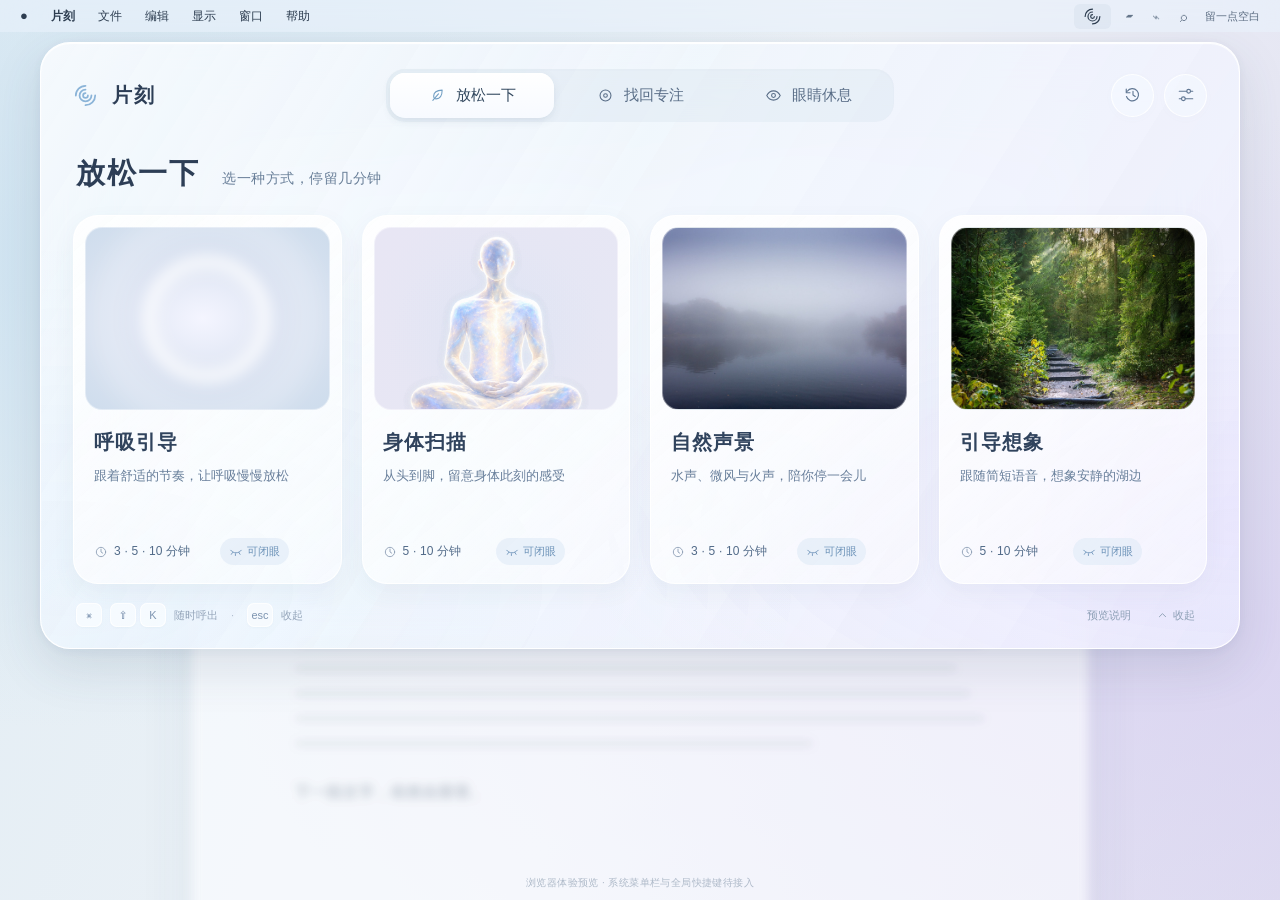
==== commit 79de0a5e: "Update Pianke to 0.3.5 with offline Marin guidance and ambient audio" ====
--- a/outputs/pianke/index.html
+++ b/outputs/pianke/index.html
@@ -75,7 +75,9 @@
   <script src="eye-guide.js"></script>
   <script src="content.js"></script>
   <script src="body-guide.js"></script>
-  <script src="ambience.js"></script>
+  <script src="recorded-audio.js"></script>
+  <script src="voice-recordings.js"></script>
+  <script src="fixed-voice.js"></script>
   <script src="app.js"></script>
 </body>
 </html>
--- a/outputs/pianke/iteration.css
+++ b/outputs/pianke/iteration.css
@@ -77,3 +77,8 @@
 .body-session.floating .body-scan-stage{width:230px;height:160px;margin-bottom:8px}.body-session.floating .experience #phase{font-size:22px;margin-bottom:8px}.body-session.floating .experience #guidance{font-size:11px;min-height:3em}.body-session.floating .phase-eyebrow{font-size:8px!important;margin-bottom:8px!important}
 @media(prefers-reduced-motion:reduce){.nature-haze,.rest-eye-visual,.rest-eye-visual *{animation:none!important;transition:none!important}}
 .pianke-reduce-motion .nature-haze,.pianke-reduce-motion .rest-eye-visual *{animation:none!important;transition:none!important}
+
+/* Selected audio uses the same settings layout and palette. */
+.sound-scenes{grid-template-columns:repeat(3,minmax(0,1fr))}
+.music-choice{margin:20px 0}.music-choice select{max-width:70%}
+@media(max-width:450px){.sound-scenes{grid-template-columns:repeat(2,minmax(0,1fr))}.music-choice{align-items:flex-start;gap:10px;flex-direction:column}.music-choice select{max-width:100%;width:100%}}
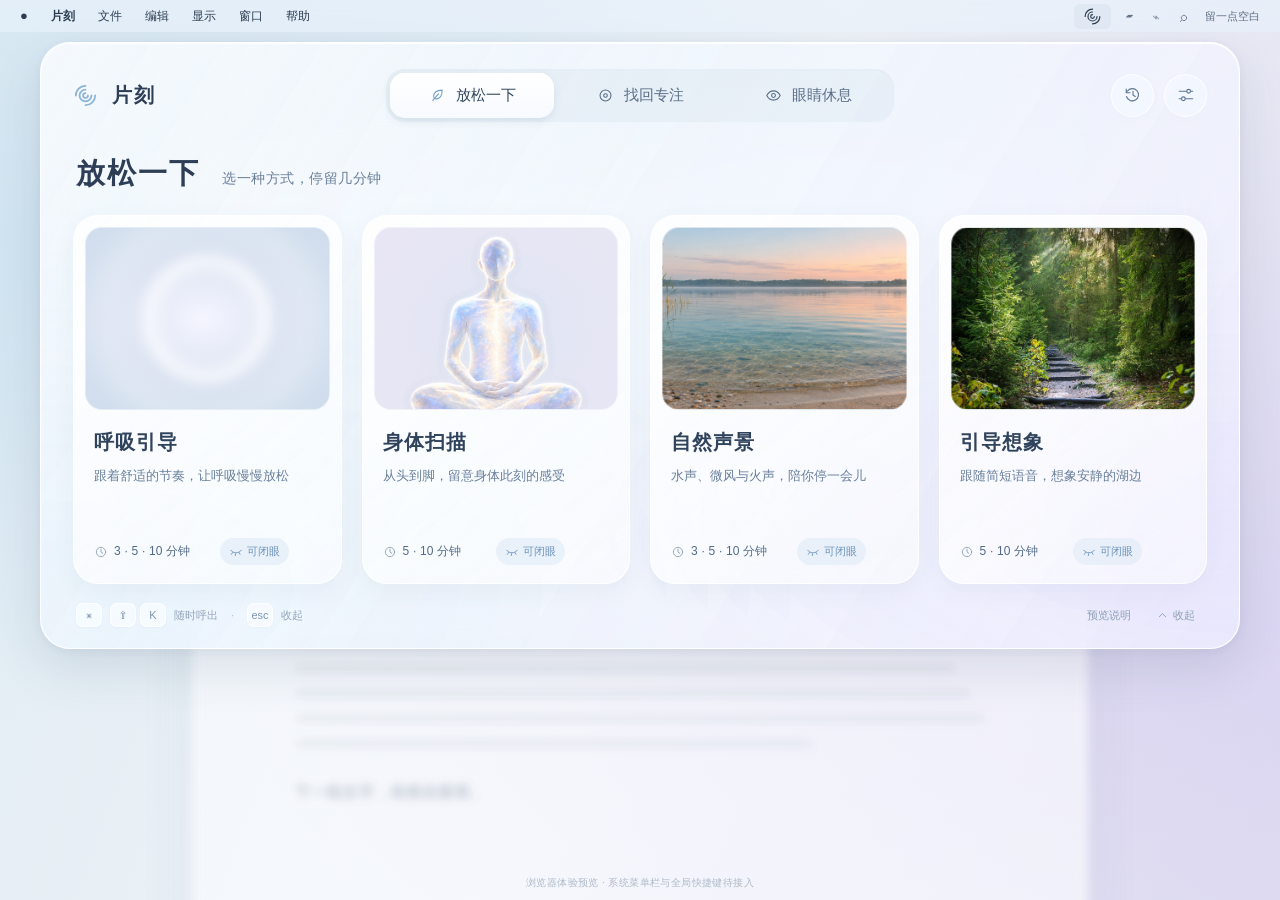
==== commit efe0bcc3: "Publish Pianke 0.3.6 with scene selection and interactive project demo" ====
--- a/outputs/pianke/index.html
+++ b/outputs/pianke/index.html
@@ -60,7 +60,7 @@
 
   <div id="session" class="session" hidden>
     <canvas id="motionCanvas" aria-hidden="true"></canvas>
-    <div id="dragHandle" class="sessiontop session-chrome"><span id="sessionLabel"></span><div><button id="viewBtn">切为浮窗</button><button id="endBtn">提前结束</button></div></div>
+    <div id="dragHandle" class="sessiontop session-chrome"><span id="sessionLabel"></span><div><button id="switchSceneImage" hidden>换个画面</button><button id="viewBtn">切为浮窗</button><button id="endBtn">提前结束</button></div></div>
     <div id="experience" class="experience"></div>
     <div class="sessionbottom session-chrome" role="group" aria-label="练习控制">
       <div class="audioControls"><button id="muteBtn" class="icon-control" aria-label="静音" title="声音"><svg class="icon"><use href="#icon-speaker"/></svg></button><label class="visually-hidden" for="volume">音量</label><input id="volume" type="range" min="0" max="100" value="25" aria-label="音量"></div>
--- a/outputs/pianke/iteration.css
+++ b/outputs/pianke/iteration.css
@@ -79,6 +79,37 @@
 .pianke-reduce-motion .nature-haze,.pianke-reduce-motion .rest-eye-visual *{animation:none!important;transition:none!important}
 
 /* Selected audio uses the same settings layout and palette. */
+.scene-image-choices{display:grid;grid-template-columns:repeat(2,minmax(0,1fr));gap:12px;margin:10px 0 12px}
+.scene-image-choice{position:relative;display:flex;flex-direction:column;padding:5px;border:1px solid #a8bdd344;border-radius:15px;background:var(--glass,#ffffff50);text-align:left;overflow:hidden;min-width:0;box-shadow:0 4px 14px #263e5410}
+.scene-image-choice img{display:block;width:100%;height:auto;aspect-ratio:16/9;object-fit:cover;border-radius:10px}
+.scene-image-choice>span{display:flex;align-items:center;justify-content:space-between;gap:5px;padding:10px 6px 7px}
+.scene-image-choice strong{font-size:13px;font-weight:500;color:var(--ink)}
+.scene-image-choice small{font-size:10px;color:var(--muted)}
+.scene-image-choice i{display:none;position:absolute;right:12px;top:12px;align-items:center;justify-content:center;width:22px;height:22px;background:#edf7ffeb;border:1px solid #fff;border-radius:50%;color:#375b7c;font-style:normal;font-size:12px;box-shadow:0 2px 8px #172d4b30}
+.scene-image-choice.selected{border-color:var(--accent);box-shadow:0 0 0 2px #96bad52e}.scene-image-choice.selected i{display:flex}
+.scene-image-choice:focus-visible{outline:2px solid var(--accent);outline-offset:3px}
+.dialog:has(#sceneImageChoices){width:min(780px,calc(100vw - 32px))}
+.dialog:has(#sceneImageChoices) .config-main{padding-top:24px}
+.dialog:has(#sceneImageChoices) .config-main>.badge{display:none}
+.dialog:has(#sceneImageChoices) .config-description{margin-bottom:12px}
+.dialog:has(#sceneImageChoices) h3{margin-top:13px;margin-bottom:8px}
+.dialog:has(#sceneImageChoices) .sound-scenes{grid-template-columns:repeat(4,minmax(0,1fr));gap:7px;margin-bottom:10px}
+.dialog:has(#sceneImageChoices) .sound-scenes button{padding:9px 11px}
+.dialog:has(#sceneImageChoices) .scene-image-choice img{aspect-ratio:16/7}
+@media(max-width:650px){.dialog:has(#sceneImageChoices) .sound-scenes{grid-template-columns:repeat(2,minmax(0,1fr))}.dialog:has(#sceneImageChoices) .config-main{padding-top:22px}}
+.session.nature-session:before,.nature-session .experience:before{display:none}
+.nature-session .experience{padding:0;background:#1b242c;overflow:hidden}
+.nature-image{position:absolute;inset:0;display:block;width:100%;height:100%;object-fit:cover;object-position:center}
+.nature-caption{position:absolute;z-index:1;left:32px;bottom:135px;right:32px;text-align:left;opacity:0;visibility:hidden;pointer-events:none;transition:opacity .4s,visibility .4s;text-shadow:0 2px 15px #000a}
+.nature-session.controls-visible .nature-caption{opacity:1;visibility:visible}
+.nature-session .nature-caption h2{font-size:24px;margin:0 0 5px;letter-spacing:2px;color:#fff;text-shadow:0 2px 15px #000a}
+.nature-session .nature-caption p{font-size:12px;margin:0 0 9px;color:#ffffffe6;letter-spacing:1px;text-shadow:0 2px 15px #000a}
+.nature-caption>span{font-size:10px;color:#ffffffab}
+.nature-session .sessiontop{text-shadow:0 1px 8px #0009}
+.nature-session .sessiontop button{text-shadow:none}
+.nature-session.floating .nature-caption{left:20px;bottom:98px}.nature-session.floating .nature-caption h2{font-size:19px}
+.nature-session.floating .sessiontop{width:calc(100% - 28px);gap:8px}.nature-session.floating .sessiontop>div{gap:4px}.nature-session.floating .sessiontop button{padding:7px 9px;font-size:10px}
+@media(max-width:450px){.scene-image-choice>span{align-items:flex-start;flex-direction:column;gap:3px}.scene-image-choice strong{font-size:12px}.nature-session .sessiontop{width:calc(100% - 24px);gap:6px}.nature-session .sessiontop>div{gap:4px}.nature-session .sessiontop button{padding:7px 8px;font-size:10px}.nature-caption{left:20px;bottom:120px}}
 .sound-scenes{grid-template-columns:repeat(3,minmax(0,1fr))}
 .music-choice{margin:20px 0}.music-choice select{max-width:70%}
 @media(max-width:450px){.sound-scenes{grid-template-columns:repeat(2,minmax(0,1fr))}.music-choice{align-items:flex-start;gap:10px;flex-direction:column}.music-choice select{max-width:100%;width:100%}}
